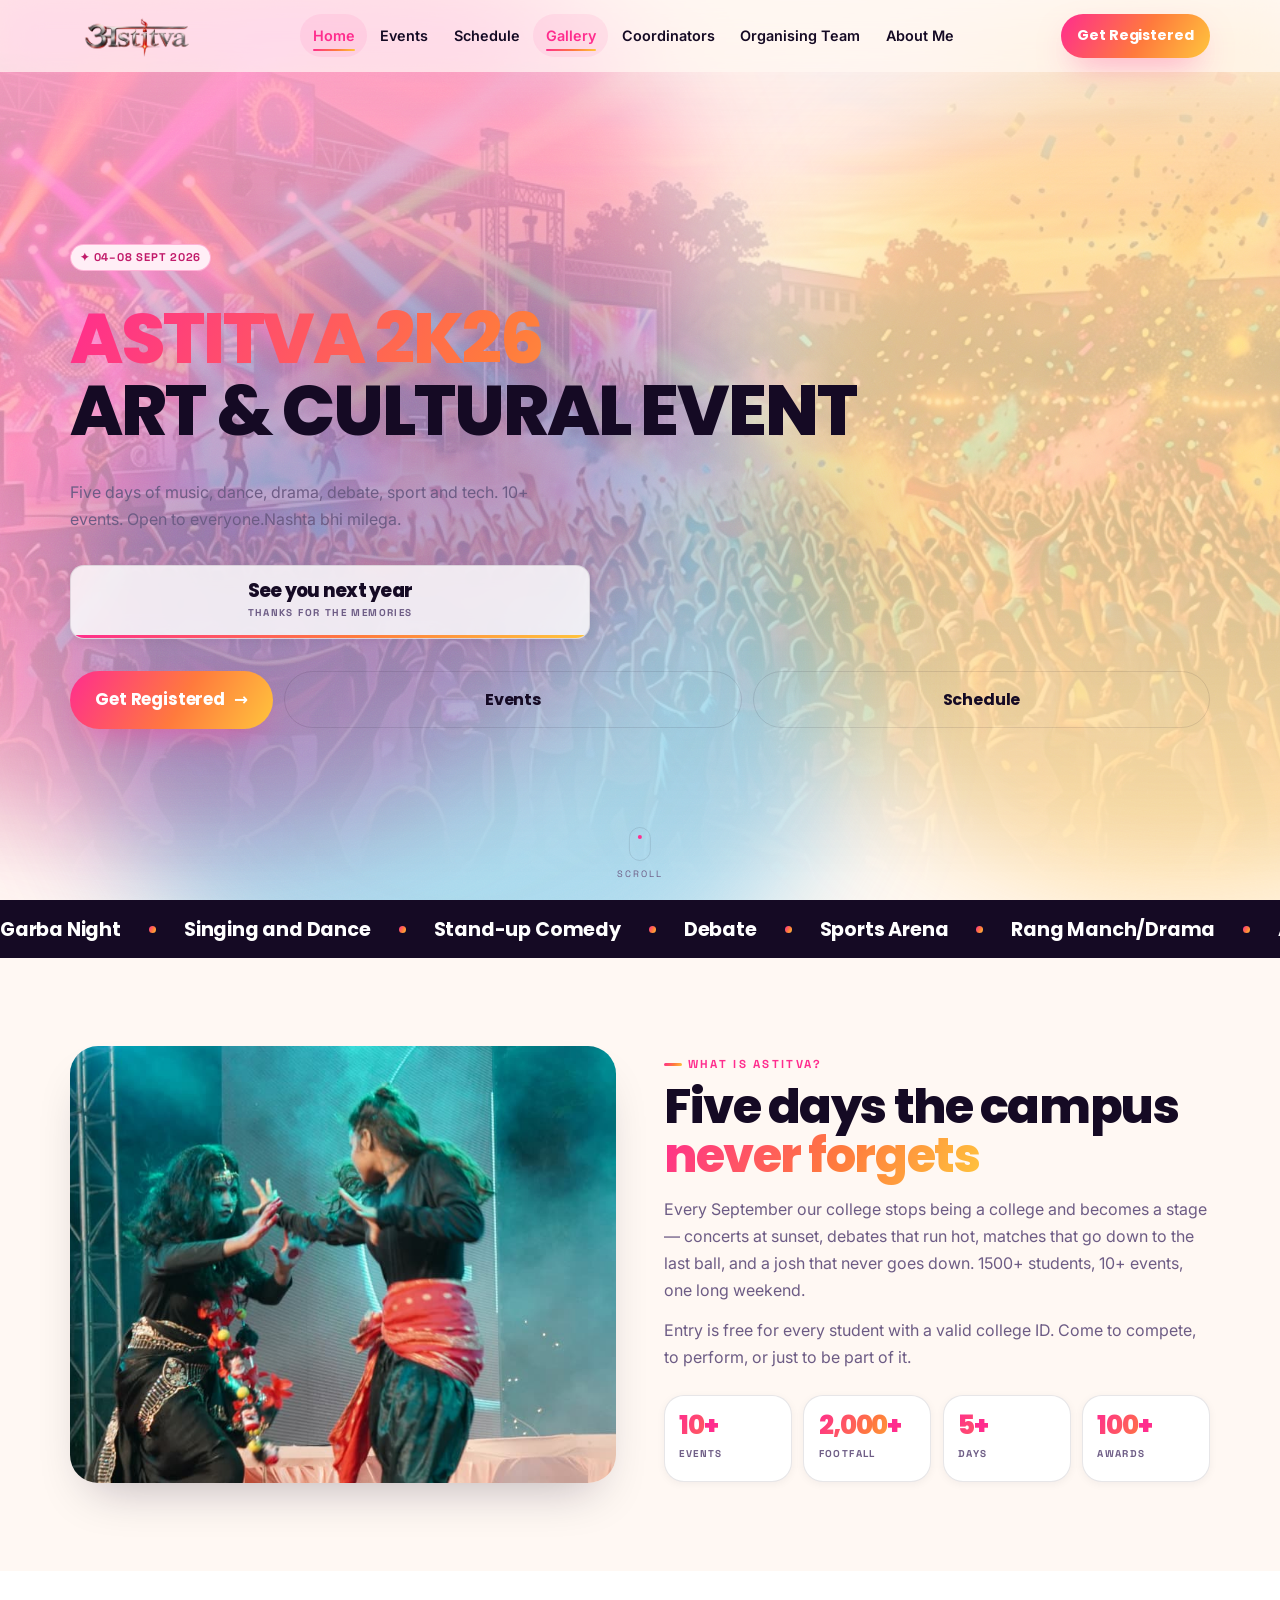
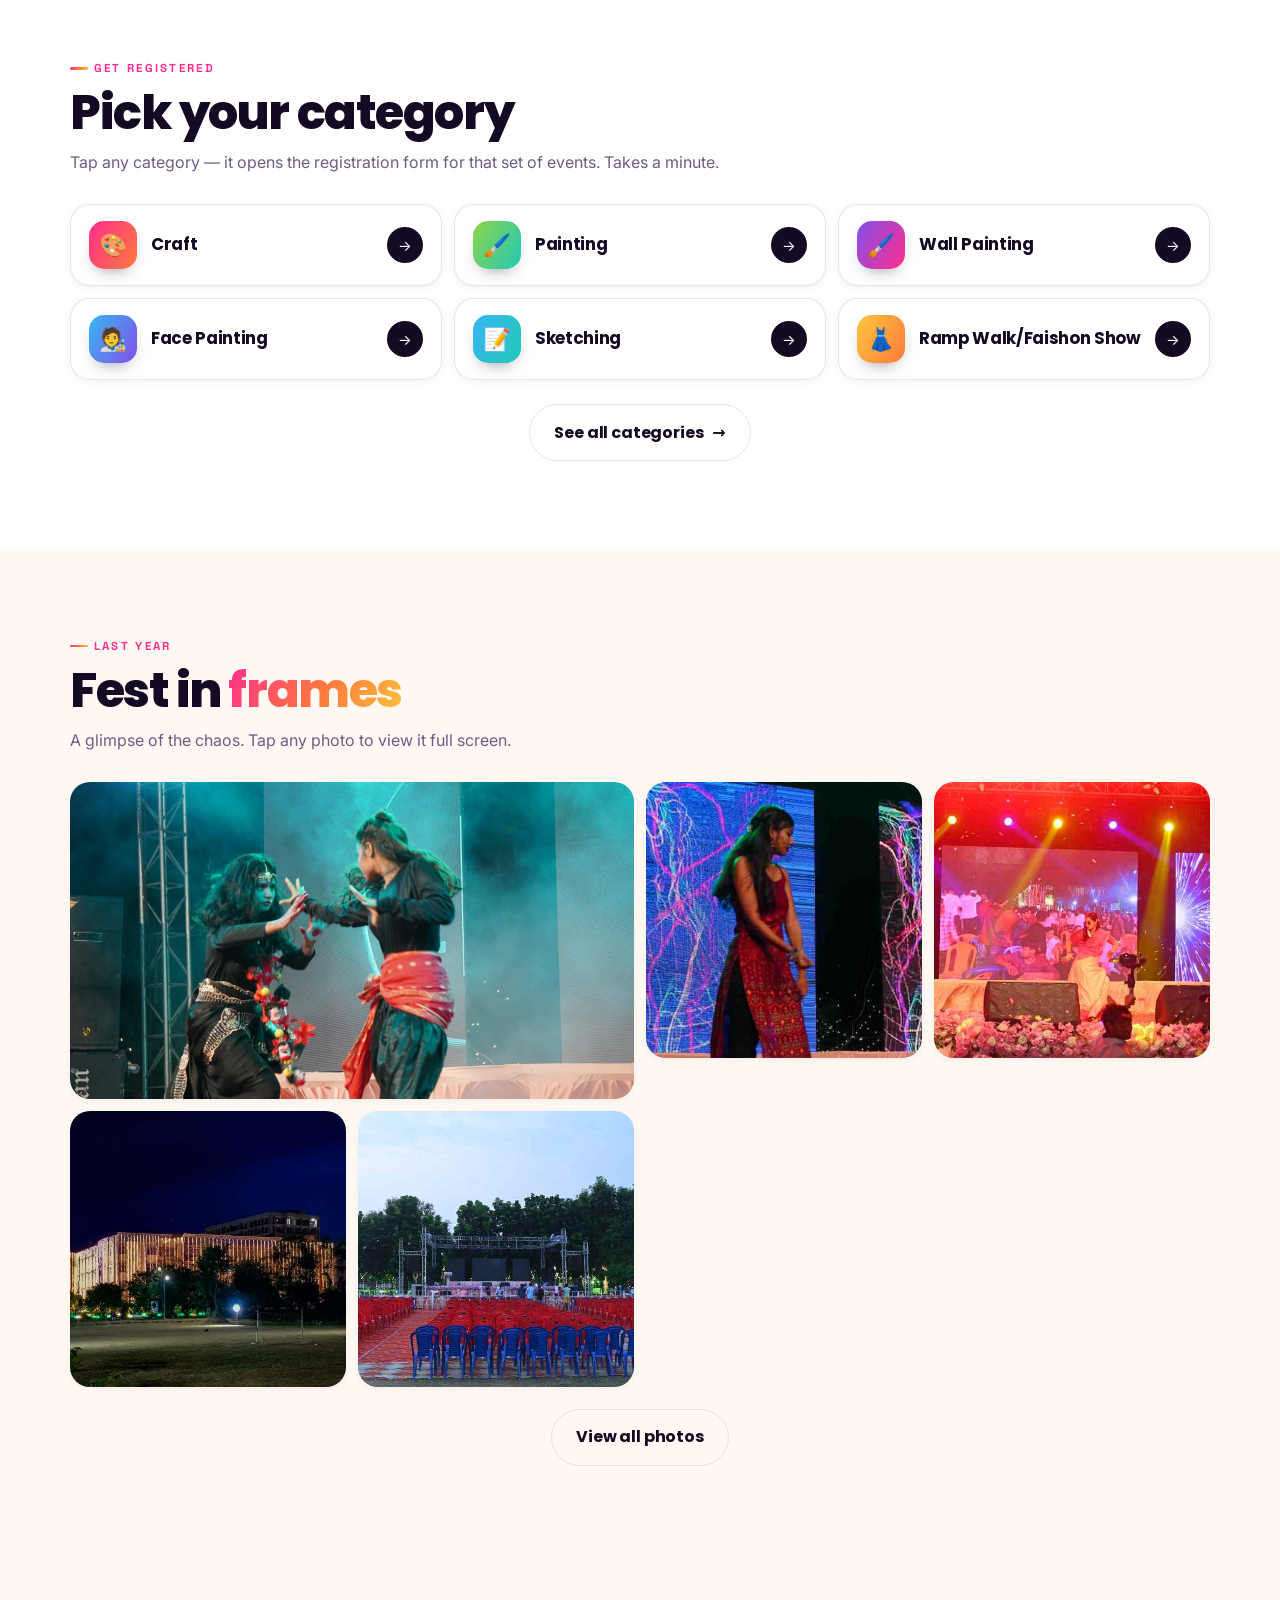
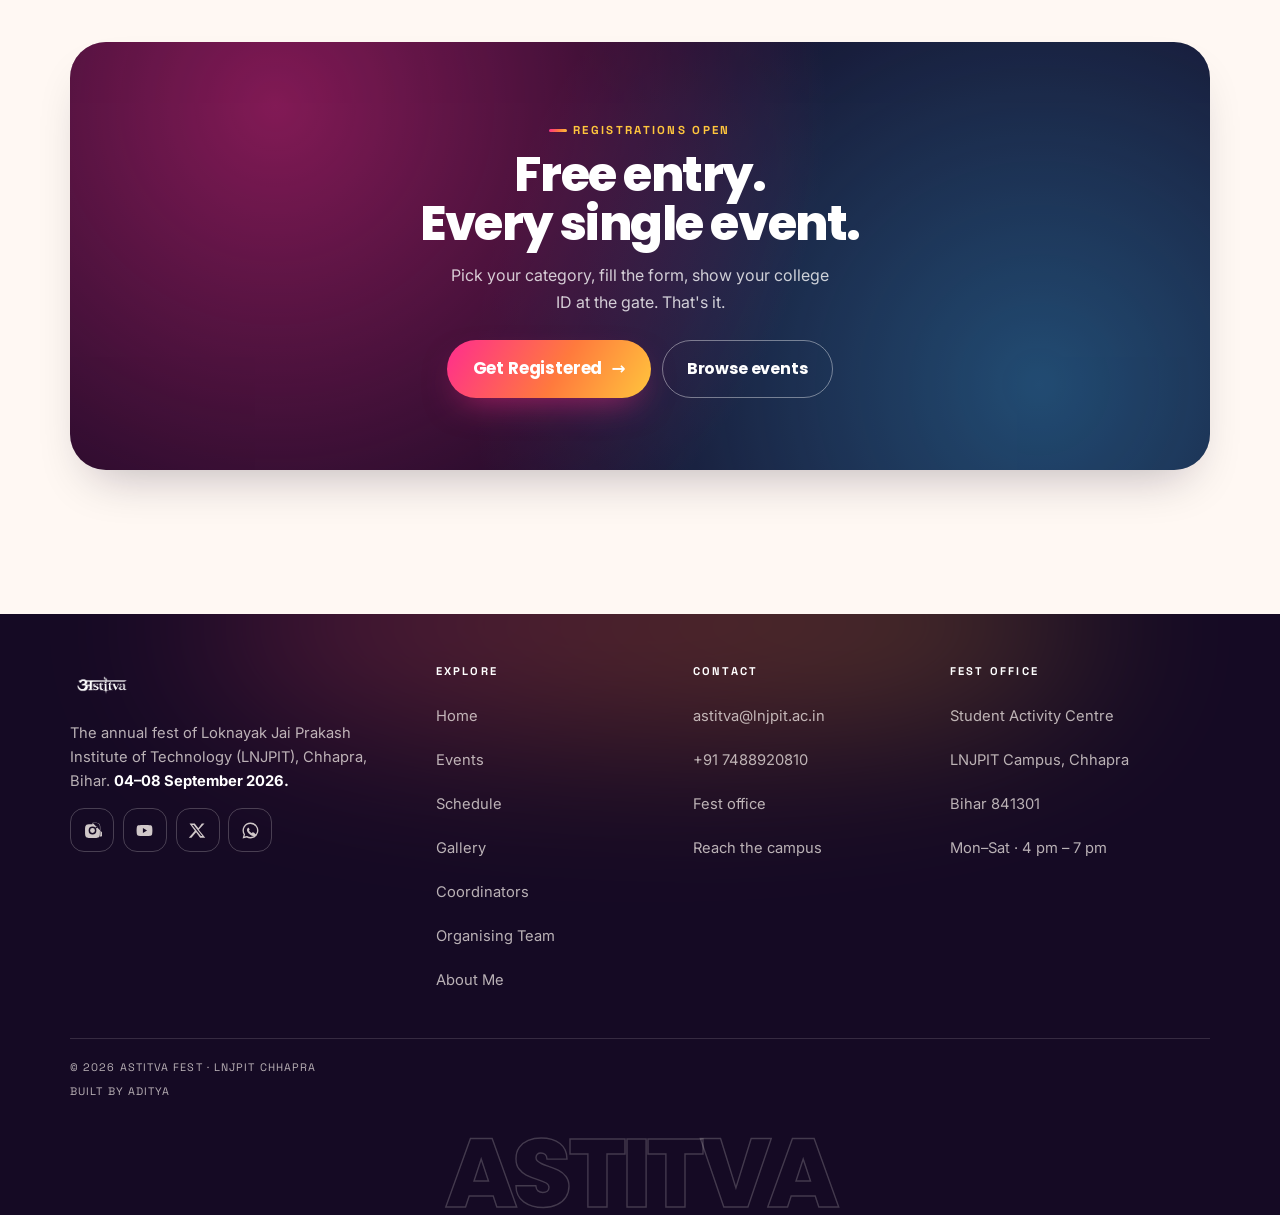
==== fest-site/index.html @ b56d0458 "Final Polished College Fest Site" ====
<!DOCTYPE html>
<html lang="en">
<head>
<meta charset="UTF-8" />
<meta name="viewport" content="width=device-width, initial-scale=1" />
<title>ASTITVA '26 — Annual College Fest · 04–08 Sept 2026</title>
<meta name="description" content="ASTITVA '26 — three days of music, dance, drama, debate, sports and code. 40+ events, open to all colleges. Register free." />
<meta name="theme-color" content="#150a24" />
<meta property="og:title" content="ASTITVA '26 — Annual College Fest" />
<meta property="og:description" content="Three days. 40+ events. One unforgettable weekend." />
<link rel="icon" href="data:image/svg+xml,%3Csvg xmlns='http://www.w3.org/2000/svg' viewBox='0 0 100 100'%3E%3Crect width='100' height='100' rx='24' fill='%23150a24'/%3E%3Ctext x='50' y='68' font-size='56' font-family='sans-serif' font-weight='bold' fill='%23ff2d8e' text-anchor='middle'%3EZ%3C/text%3E%3C/svg%3E" />
<link rel="preconnect" href="https://fonts.googleapis.com" />
<link rel="preconnect" href="https://fonts.gstatic.com" crossorigin />
<link href="https://fonts.googleapis.com/css2?family=Inter:wght@400;500;600;700&family=Poppins:wght@600;700;800&family=Space+Grotesk:wght@500;700&display=swap" rel="stylesheet" />
<link rel="stylesheet" href="assets/css/style.css" />
</head>
<body>

<!-- ================= HEADER ================= -->
<header class="header">
  <div class="header__inner">
    <a href="index.html" class="brand">
      <img class="brand__logo" src="assets/img/festlogo.png" alt="Astitva '26" />
    </a>

    <nav class="nav__links" aria-label="Main">
      <a class="nav__link" href="index.html">Home</a>
      <a class="nav__link" href="events.html">Events</a>
      <a class="nav__link" href="schedule.html">Schedule</a>
      <a class="nav__link" href="index.html#gallery">Gallery</a>
      <a class="nav__link" href="coordinators.html">Coordinators</a>
      <a class="nav__link" href="organising-team.html">Organising Team</a>
      <a class="nav__link" href="about-us.html">About Me</a>
    </nav>

    <div class="nav__cta">
      <a class="btn btn--primary btn--sm" href="register.html">Get Registered</a>
    </div>

    <button class="burger" aria-label="Open menu" aria-expanded="false">
      <span></span><span></span><span></span>
    </button>
  </div>
</header>

<!-- ================= MOBILE DRAWER ================= -->
<div class="drawer">
  <div class="drawer__backdrop"></div>
  <div class="drawer__panel">
    <div class="drawer__head">
      <span class="eyebrow">Menu</span>
      <button class="drawer__close" aria-label="Close menu">✕</button>
    </div>
    <ul class="drawer__links">
      <li><a href="index.html">Home <span class="num"> </span></a></li>
      <li><a href="events.html">Events <span class="num"> </span></a></li>
      <li><a href="schedule.html">Schedule <span class="num"> </span></a></li>
      <li><a href="index.html#gallery">Gallery <span class="num"> </span></a></li>
      <li><a href="coordinators.html">Coordinators <span class="num"> </span></a></li>
      <li><a href="organising-team.html">Organising Team <span class="num"> </span></a></li>
      <li><a href="about-us.html">About Me <span class="num"> </span></a></li>
    </ul>
    <div class="drawer__foot">
      <a class="btn btn--primary btn--block" href="register.html">Get Registered <span class="ic">→</span></a>
      <p class="drawer__note">04–08 Sept 2026 · LNJPIT Campus, Chhapra</p>
    </div>
  </div>
</div>

<main>
<!-- ================= HERO ================= -->
<section class="hero">
  <div class="blob blob--1"></div>
  <div class="blob blob--2"></div>
  <div class="blob blob--3"></div>
  <div class="hero__bg" aria-hidden="true"></div>

  <div class="container hero__inner">
    <span class="chip chip--pink">✦ 04–08 Sept 2026</span>

    <h1 class="display h1 hero__title">
      <!-- <span class="line"><span>FEEL THE</span></span> -->
      <span class="line"><span class="grad-text">ASTITVA 2K26</span></span>
      <span class="line"><span>ART  & CULTURAL EVENT</span></span>
    </h1>

    <p class="lede hero__sub">
      Five days of music, dance, drama, debate, sport and tech.
      10+ events. Open to everyone.Nashta bhi milega.
    </p>

    <!-- countdown -->
    <div class="cd" aria-label="Countdown to the fest">
      <div class="cd__unit" data-count="days"><span class="cd__num">00</span><span class="cd__lbl">Days</span></div>
      <div class="cd__unit" data-count="hours"><span class="cd__num">00</span><span class="cd__lbl">Hours</span></div>
      <div class="cd__unit" data-count="mins"><span class="cd__num">00</span><span class="cd__lbl">Minutes</span></div>
      <div class="cd__unit" data-count="secs"><span class="cd__num">00</span><span class="cd__lbl">Seconds</span></div>
    </div>

    <!-- the important buttons, right on the landing page -->
    <div class="hero__actions">
      <a class="btn btn--primary btn--lg" href="register.html">Get Registered <span class="ic">→</span></a>
      <div class="actions-row">
        <a class="btn btn--ghost" href="events.html">Events</a>
        <a class="btn btn--ghost" href="schedule.html">Schedule</a>
      </div>
    </div>
  </div>

  <div class="scroll-cue" aria-hidden="true"><i></i>Scroll</div>
</section>

<!-- ================= MARQUEE ================= -->
<div class="marquee" aria-hidden="true">
  <div class="marquee__track">
    <div class="marquee__group">
      <span>Garba Night</span><i></i>
      <span>Singing and Dance</span><i></i>
      <span>Stand-up Comedy</span><i></i>
      <span>Debate</span><i></i>
      <span>Sports Arena</span><i></i>
      <span>Rang Manch/Drama</span><i></i>
      <span>Art & Craft</span><i></i>
      <span>DJ Night</span><i></i>
    </div>
  </div>
</div>

<!-- ================= ABOUT ================= -->
<section class="section" id="about">
  <div class="container about">
    <div class="about__img reveal">
      <img src="assets/img/gallery/m1.jpeg" alt="Students celebrating at Astitva fest" loading="lazy" />
    </div>

    <div class="reveal">
      <span class="eyebrow">What is Astitva?</span>
      <h2 class="display h2" style="margin:.6rem 0 .9rem">
        Five days the campus <span class="grad-text">never forgets</span>
      </h2>
      <p class="lede">
        Every September our college stops being a college and becomes a stage —
        concerts at sunset, debates that run hot, matches that go down to the
        last ball, and a josh that never goes down. 1500+ students, 10+
        events, one long weekend.
      </p>
      <p class="lede" style="margin-top:.8rem">
        Entry is free for every student with a valid college ID. Come to compete,
        to perform, or just to be part of it.
      </p>

      <div class="stats">
        <div class="stat"><b data-count-to="10">0</b><span>Events</span></div>
        <div class="stat"><b data-count-to="2000">0</b><span>Footfall</span></div>
        <div class="stat"><b data-count-to="5">0</b><span>Days</span></div>
        <div class="stat"><b data-count-to="100">0</b><span>Awards</span></div>
      </div>
    </div>
  </div>
</section>

<!-- ================= REGISTER BY CATEGORY ================= -->
<section class="section section--alt">
  <div class="container">
    <div class="shead reveal">
      <div class="shead__text">
        <span class="eyebrow">Get registered</span>
        <h2 class="display h2">Pick your category</h2>
        <p class="lede">Tap any category — it opens the registration form for that set of events. Takes a minute.</p>
      </div>
    </div>

    <div class="reggrid">
      <a class="regbtn reveal" href="https://docs.google.com/forms/d/e/YOUR-FORM-ID/viewform" data-form="cultural">
        <span class="regbtn__icon" style="background:linear-gradient(120deg,#ff2d8e,#ff7a3d)">🎨</span>
        <span class="regbtn__text"><strong>Craft</strong><small></small></span>
        <span class="regbtn__go">→</span>
      </a>

      <a class="regbtn reveal" href="https://docs.google.com/forms/d/e/YOUR-FORM-ID/viewform" data-form="sports">
        <span class="regbtn__icon" style="background:linear-gradient(120deg,#8fd44a,#22c9b6)">🖌️</span>
        <span class="regbtn__text"><strong>Painting</strong><small></small></span>
        <span class="regbtn__go">→</span>
      </a>

      <a class="regbtn reveal" href="https://docs.google.com/forms/d/e/YOUR-FORM-ID/viewform" data-form="debate">
        <span class="regbtn__icon" style="background:linear-gradient(120deg,#8250e8,#ff2d8e)">🖌️</span>
        <span class="regbtn__text"><strong>Wall Painting</strong><small></small></span>
        <span class="regbtn__go">→</span>
      </a>

      <a class="regbtn reveal" href="https://docs.google.com/forms/d/e/YOUR-FORM-ID/viewform" data-form="esports">
        <span class="regbtn__icon" style="background:linear-gradient(120deg,#37b6f2,#8250e8)">🧑‍🎨</span>
        <span class="regbtn__text"><strong>Face Painting</strong><small></small></span>
        <span class="regbtn__go">→</span>
      </a>

      <a class="regbtn reveal" href="https://docs.google.com/forms/d/e/YOUR-FORM-ID/viewform" data-form="technical">
        <span class="regbtn__icon" style="background:linear-gradient(120deg,#37b6f2,#22c9b6)">📝</span>
        <span class="regbtn__text"><strong>Sketching</strong><small></small></span>
        <span class="regbtn__go">→</span>
      </a>

      <a class="regbtn reveal" href="https://docs.google.com/forms/d/e/YOUR-FORM-ID/viewform" data-form="literary">
        <span class="regbtn__icon" style="background:linear-gradient(120deg,#ffc53d,#ff7a3d)">👗</span>
        <span class="regbtn__text"><strong>Ramp Walk/Faishon Show</strong><small></small></span>
        <span class="regbtn__go">→</span>
      </a>
    </div>

    <div class="reveal" style="margin-top:1.5rem;text-align:center">
      <a class="btn btn--ghost" href="register.html">See all categories <span class="ic">→</span></a>
    </div>
  </div>
</section>

<!-- ================= GALLERY ================= -->
<section class="section" id="gallery">
  <div class="container">
    <div class="shead reveal">
      <div class="shead__text">
        <span class="eyebrow">Last year</span>
        <h2 class="display h2">Fest in <span class="grad-text">frames</span></h2>
        <p class="lede">A glimpse of the chaos. Tap any photo to view it full screen.</p>
      </div>
    </div>

    <div class="gallery__grid">
      <figure class="gitem gitem--wide reveal" data-cap="Event moment">
        <img src="assets/img/gallery/m1.jpeg" alt="Gallery image" loading="lazy" />
        <figcaption class="gitem__cap">Moment 1</figcaption>
      </figure>
      <figure class="gitem reveal" data-cap="Event moment">
        <img src="assets/img/gallery/m2.jpeg" alt="Gallery image" loading="lazy" />
        <figcaption class="gitem__cap">Moment 2</figcaption>
      </figure>
      <figure class="gitem reveal" data-cap="Event moment">
        <img src="assets/img/gallery/m3.jpeg" alt="Gallery image" loading="lazy" />
        <figcaption class="gitem__cap">Moment 3</figcaption>
      </figure>
      <figure class="gitem reveal" data-cap="Event moment">
        <img src="assets/img/gallery/m4.jpeg" alt="Gallery image" loading="lazy" />
        <figcaption class="gitem__cap">Moment 4</figcaption>
      </figure>
      <figure class="gitem reveal" data-cap="Event moment">
        <img src="assets/img/gallery/m5.jpeg" alt="Gallery image" loading="lazy" />
        <figcaption class="gitem__cap">Moment 5</figcaption>
      </figure>

      <!-- more photos sit here — hidden until "View all" is tapped -->
      <figure class="gitem reveal is-hidden" data-cap="Event moment">
        <img src="assets/img/gallery/m6.jpg" alt="Gallery image" loading="lazy" />
        <figcaption class="gitem__cap">Moment 6</figcaption>
      </figure>
      <figure class="gitem reveal is-hidden" data-cap="Event moment">
        <img src="assets/img/gallery/m7.jpg" alt="Gallery image" loading="lazy" />
        <figcaption class="gitem__cap">Moment 7</figcaption>
      </figure>
      <figure class="gitem reveal is-hidden" data-cap="Event moment">
        <img src="assets/img/gallery/m8.jpg" alt="Gallery image" loading="lazy" />
        <figcaption class="gitem__cap">Moment 8</figcaption>
      </figure>
      <figure class="gitem reveal is-hidden" data-cap="Event moment">
        <img src="assets/img/gallery/m9.jpeg" alt="Gallery image" loading="lazy" />
        <figcaption class="gitem__cap">Moment 9</figcaption>
      </figure>
      <!-- ADD MORE: copy any <figure class="gitem ..."> block above and
           change the image path. Add class "is-hidden" to keep it behind
           the "View all photos" button — the grid handles 30+ images. -->
    </div>

    <div class="gallery__more reveal">
      <button class="btn btn--ghost" type="button">View all photos</button>
    </div>
  </div>
</section>

<!-- ================= CTA ================= -->
<section class="section section--tight">
  <div class="container">
    <div class="cta-band reveal">
      <span class="eyebrow" style="color:var(--sun)">Registrations open</span>
      <h2 class="display h2" style="margin:.7rem 0 .8rem">Free entry.<br>Every single event.</h2>
      <p class="lede">Pick your category, fill the form, show your college ID at the gate. That's it.</p>
      <div class="actions">
        <a class="btn btn--primary btn--lg" href="register.html">Get Registered <span class="ic">→</span></a>
        <a class="btn btn--ghost" href="events.html">Browse events</a>
      </div>
    </div>
  </div>
</section>
</main>

<!-- ================= FOOTER ================= -->
<footer class="footer">
  <div class="container">
    <div class="footer__grid">
      <div class="footer__brand">
        <a href="index.html" class="brand">
          <img class="brand__logo" src="assets/img/festlogo.png" alt="Astitva '26" />
        </a>
        <p>The annual fest of Loknayak Jai Prakash Institute of Technology (LNJPIT), Chhapra, Bihar. <strong style="color:#fff">04–08 September 2026.</strong></p>
        <div class="socials">
          <a href="#" aria-label="Instagram"><svg viewBox="0 0 24 24"><path d="M12 2.2c3.2 0 3.6 0 4.9.07 1.2.05 1.8.25 2.2.42.6.22 1 .48 1.4.9.42.42.68.82.9 1.4.17.4.37 1 .42 2.2.06 1.3.07 1.7.07 4.9s0 3.6-.07 4.9c-.05 1.2-.25 1.8-.42 2.2-.22.6-.48 1-.9 1.4-.42.42-.68.82-.9 1.4-.17.4-.37 1-.42 2.2-.06 1.3-.07 1.7-.07 4.9s0-3.6.07-4.9c.05-1.2.25-1.8.42-2.2.22-.6.48-1 .9-1.4.42-.42.82-.68 1.4-.9.4-.17 1-.37 2.2-.42 1.3-.06 1.7-.07 4.9-.07Zm0 1.8c-3.1 0-3.5 0-4.7.07-1.1.05-1.7.24-2.1.4-.5.2-.9.44-1.3.83-.4.4-.63.8-.83 1.3-.16.4-.35 1-.4 2.1C2.6 8.5 2.6 8.9 2.6 12s0 3.5.07 4.7c.05 1.1.24 1.7.4 2.1.2.5.44.9.83 1.3.4.4.8.63 1.3.83.4.16 1 .35 2.1.4 1.2.07 1.6.07 4.7.07s3.5 0 4.7-.07c1.1-.05 1.7-.24 2.1-.4.5-.2.9-.44 1.3-.83.4-.4.63-.8.83-1.3.16-.4.35-1 .4-2.1.07-1.2.07-1.6.07-4.7s0-3.5-.07-4.7c-.05-1.1-.24-1.7-.4-2.1-.2-.5-.44-.9-.83-1.3-.4-.4-.8-.63-1.3-.83-.4-.16-1-.35-2.1-.4-1.2-.07-1.6-.07-4.7-.07Zm0 3.1a4.9 4.9 0 1 1 0 9.8 4.9 4.9 0 0 1 0-9.8Zm0 1.8a3.1 3.1 0 1 0 0 6.2 3.1 3.1 0 0 0 0-6.2Zm5.1-2a1.15 1.15 0 1 1 0 2.3 1.15 1.15 0 0 1 0-2.3Z"/></svg></a>
          <a href="#" aria-label="YouTube"><svg viewBox="0 0 24 24"><path d="M21.6 7.2c-.2-.9-.9-1.6-1.8-1.8C18 5 12 5 12 5s-6 0-7.8.4c-.9.2-1.6.9-1.8 1.8C2 9 2 12 2 12s0 3 .4 4.8c.2.9.9 1.6 1.8 1.8C6 19 12 19 12 19s6 0 7.8-.4c.9-.2 1.6-.9 1.8-1.8.4-1.8.4-4.8.4-4.8s0-3-.4-4.8ZM10 15.2V8.8l5.2 3.2-5.2 3.2Z"/></svg></a>
          <a href="#" aria-label="X"><svg viewBox="0 0 24 24"><path d="M17.5 3h3.3l-7.2 8.2L21.8 21h-6.5l-5.1-6.7L4.3 21H1l7.7-8.8L1.9 3h6.6l4.6 6.1L17.5 3Zm-1.2 16h1.8L7.1 4.9H5.2L16.3 19Z"/></svg></a>
          <a href="#" aria-label="WhatsApp"><svg viewBox="0 0 24 24"><path d="M12 2a10 10 0 0 0-8.6 15.1L2 22l5-1.3A10 10 0 1 0 12 2Zm0 1.8a8.2 8.2 0 1 1-4.2 15.2l-.4-.2-3 .8.8-2.9-.3-.4A8.2 8.2 0 0 1 12 3.8Zm4.6 11.1c-.2-.1-1.3-.6-1.5-.7-.2-.1-.4-.1-.5.1l-.7.9c-.1.2-.3.2-.5.1a6.7 6.7 0 0 1-3.3-2.9c-.1-.3 0-.4.1-.5l.6-.8c.1-.2.1-.3 0-.5l-.7-1.6c-.2-.4-.4-.4-.5-.4h-.5c-.2 0-.5.1-.7.4-.3.3-.9 1-.9 2.3s1 2.7 1.1 2.9c.1.2 1.8 2.9 4.5 4 2 .8 2.7.8 3.5.7.6-.1 1.3-.6 1.5-1.2.2-.6.2-1.1.1-1.2-.1-.1-.2-.2-.4-.3Z"/></svg></a>
        </div>
      </div>

      <div>
        <h4>Explore</h4>
        <ul>
          <li><a href="index.html">Home</a></li>
          <li><a href="events.html">Events</a></li>
          <li><a href="schedule.html">Schedule</a></li>
          <li><a href="index.html#gallery">Gallery</a></li>
          <li><a href="coordinators.html">Coordinators</a></li>
          <li><a href="organising-team.html">Organising Team</a></li>
          <li><a href="about-us.html">About Me</a></li>
        </ul>
      </div>

      <div>
        <h4>Contact</h4>
        <ul>
          <li><a href="mailto:astitva@lnjpit.ac.in">astitva@lnjpit.ac.in</a></li>
          <li><a href="tel:+911234567890">+91 7488920810</a></li>
          <li><a href="register.html#contact">Fest office</a></li>
          <li><a href="about-us.html#contact">Reach the campus</a></li>
        </ul>
      </div>

      <div>
        <h4>Fest office</h4>
        <ul>
          <li>Student Activity Centre</li>
          <li>LNJPIT Campus, Chhapra</li>
          <li>Bihar 841301</li>
          <li>Mon–Sat · 4 pm – 7 pm</li>
        </ul>
      </div>
    </div>

    <div class="footer__bottom">
      <span>© 2026 Astitva Fest · LNJPIT Chhapra</span>
      <span>Built by Aditya</span>
    </div>
    <div class="footer__wordmark" aria-hidden="true">ASTITVA</div>
  </div>
</footer>

<!-- ================= MOBILE ACTION BAR ================= -->
<div class="actionbar">
  <div class="actionbar__inner">
    <a class="btn btn--primary" href="register.html">Get Registered</a>
    <a class="btn btn--ghost" href="schedule.html">Schedule</a>
  </div>
</div>

<!-- ================= LIGHTBOX ================= -->
<div class="lightbox" aria-hidden="true">
  <span class="lightbox__count"></span>
  <button class="lightbox__close" aria-label="Close image">✕</button>
  <button class="lightbox__btn lightbox__btn--prev" aria-label="Previous image">‹</button>
  <img class="lightbox__img" src="" alt="" />
  <button class="lightbox__btn lightbox__btn--next" aria-label="Next image">›</button>
  <span class="lightbox__cap"></span>
</div>

<script src="assets/js/main.js"></script>
</body>
</html>
---- fest-site/assets/css/style.css ----
/* ============================================================
   ZEPHYR '26 — Mobile-first design system
   Base styles = phone. Bigger screens are added with min-width.
   ============================================================ */

/* ---------- 1. Tokens ---------- */
:root{
  /* colour */
  --ink:#150a24;
  --ink-2:#3d2a56;
  --muted:#6d5c85;
  --line:rgba(21,10,36,.10);
  --paper:#fff8f3;
  --card:#ffffff;

  --pink:#ff2d8e;
  --coral:#ff7a3d;
  --sun:#ffc53d;
  --lime:#8fd44a;
  --mint:#22c9b6;
  --sky:#37b6f2;
  --violet:#8250e8;

  --grad:linear-gradient(120deg,#ff2d8e 0%,#ff7a3d 55%,#ffc53d 100%);
  --grad-cool:linear-gradient(120deg,#8250e8 0%,#37b6f2 100%);
  --grad-mint:linear-gradient(120deg,#8fd44a 0%,#22c9b6 100%);

  /* shape */
  --r-xs:10px;
  --r-sm:14px;
  --r-md:20px;
  --r-lg:28px;
  --r-xl:36px;

  /* depth — soft & classy, not chunky */
  --sh-1:0 2px 8px rgba(21,10,36,.05);
  --sh-2:0 10px 26px -12px rgba(21,10,36,.18);
  --sh-3:0 24px 50px -22px rgba(21,10,36,.30);
  --sh-glow:0 14px 34px -12px rgba(255,45,142,.55);

  --nav-h:64px;
  --bar-h:74px;                 /* mobile sticky action bar */
  --ease:cubic-bezier(.22,1,.36,1);
  --ease-back:cubic-bezier(.34,1.5,.64,1);

  --f-display:"Poppins","Plus Jakarta Sans",system-ui,-apple-system,"Segoe UI",sans-serif;
  --f-body:"Inter",system-ui,-apple-system,"Segoe UI",Roboto,sans-serif;
  --f-mono:"Space Grotesk","SFMono-Regular",ui-monospace,monospace;

  --safe-b:env(safe-area-inset-bottom,0px);
}

/* ---------- 2. Reset ---------- */
*,*::before,*::after{box-sizing:border-box}
*{margin:0;padding:0}
html{-webkit-text-size-adjust:100%;scroll-behavior:smooth}
body{
  font-family:var(--f-body);
  background:var(--paper);
  color:var(--ink);
  font-size:1rem;
  line-height:1.62;
  overflow-x:hidden;
  -webkit-font-smoothing:antialiased;
  /* room for the mobile action bar */
  padding-bottom:calc(var(--bar-h) + var(--safe-b));
}
body.nav-open{overflow:hidden}
img{display:block;max-width:100%;height:auto}
button,input,select,textarea{font:inherit;color:inherit}
a{color:inherit;text-decoration:none}
ul{list-style:none}
::selection{background:var(--pink);color:#fff}
:focus-visible{outline:3px solid var(--sky);outline-offset:3px;border-radius:8px}

/* ---------- 3. Layout ---------- */
.container{width:min(1140px,100% - 2.5rem);margin-inline:auto}
.section{padding:3.75rem 0;position:relative}
.section--tight{padding:2.5rem 0}
.section--alt{background:#fff}
.section--cream{background:var(--paper)}
[id]{scroll-margin-top:calc(var(--nav-h) + 1rem)}
.grid{display:grid;gap:1rem}

/* ---------- 4. Typography ---------- */
.display{
  font-family:var(--f-display);
  font-weight:800;
  line-height:1.02;
  letter-spacing:-.03em;
  text-wrap:balance;
}
.h1{font-size:clamp(2.5rem,11.5vw,3.4rem)}
.h2{font-size:clamp(1.75rem,7.5vw,2.4rem)}
h3{font-family:var(--f-display);font-weight:700;font-size:1.15rem;letter-spacing:-.02em;line-height:1.3}

.eyebrow{
  font-family:var(--f-mono);
  font-size:.72rem;font-weight:700;
  letter-spacing:.2em;text-transform:uppercase;
  color:var(--pink);
  display:inline-flex;align-items:center;gap:.5em;
}
.eyebrow::before{content:"";width:18px;height:2.5px;border-radius:9px;background:var(--grad)}
.lede{color:var(--muted);font-size:1rem;line-height:1.7}
.grad-text{
  background:var(--grad);-webkit-background-clip:text;background-clip:text;color:transparent;
}
.shead{margin-bottom:1.75rem}
.shead__text{display:grid;gap:.7rem}

/* ---------- 5. Buttons ---------- */
.btn{
  position:relative;isolation:isolate;overflow:hidden;
  display:inline-flex;align-items:center;justify-content:center;gap:.55em;
  min-height:52px;padding:.9em 1.5em;
  border:0;border-radius:99px;
  font-family:var(--f-display);font-weight:700;font-size:1rem;letter-spacing:-.01em;
  background:var(--ink);color:#fff;cursor:pointer;
  box-shadow:var(--sh-2);
  transition:transform .35s var(--ease),box-shadow .35s var(--ease);
  -webkit-tap-highlight-color:transparent;
}
.btn::after{
  content:"";position:absolute;inset:0;z-index:-1;background:var(--grad);
  transform:translateY(101%);transition:transform .45s var(--ease);
}
.btn:hover::after,.btn:active::after{transform:translateY(0)}
.btn:hover{transform:translateY(-2px);box-shadow:var(--sh-3)}
.btn:active{transform:scale(.97)}
.btn--primary{background:var(--grad);color:#fff;box-shadow:var(--sh-glow)}
.btn--primary::after{background:linear-gradient(120deg,#ff7a3d,#ff2d8e)}
.btn--ghost{background:transparent;color:var(--ink);border:1.6px solid var(--line);box-shadow:none}
.btn--ghost::after{background:var(--grad)}
.btn--ghost:hover,.btn--ghost:active{color:#fff;border-color:transparent}
.btn--sun{background:var(--sun);color:var(--ink)}
.btn--block{width:100%}
.btn--sm{min-height:44px;padding:.7em 1.15em;font-size:.9rem}
.btn--lg{min-height:58px;font-size:1.05rem}
.btn .ic{transition:transform .35s var(--ease)}
.btn:hover .ic{transform:translateX(3px)}

/* ---------- 6. Chips ---------- */
.chip{
  display:inline-flex;align-items:center;gap:.4em;
  padding:.34em .8em;border-radius:99px;
  border:1.4px solid var(--line);background:#fff;
  font-family:var(--f-mono);font-size:.7rem;font-weight:700;
  letter-spacing:.07em;text-transform:uppercase;color:var(--ink-2);
}
.chip--pink{border-color:rgba(255,45,142,.3);background:#ffeef6;color:#c11a6a}
.chip--sun{border-color:rgba(255,197,61,.4);background:#fff5da;color:#8a6100}
.chip--lime{border-color:rgba(143,212,74,.4);background:#f0fadb;color:#4c7a15}
.chip--sky{border-color:rgba(55,182,242,.35);background:#e6f5fe;color:#106b96}

/* ---------- 7. Header + nav ---------- */
.header{
  position:fixed;top:0;left:0;right:0;z-index:120;
  height:var(--nav-h);
  display:flex;align-items:center;
  background:rgba(255,248,243,.72);
  -webkit-backdrop-filter:blur(18px) saturate(180%);
  backdrop-filter:blur(18px) saturate(180%);
  border-bottom:1px solid transparent;
  transition:background .35s var(--ease),border-color .35s var(--ease),box-shadow .35s;
}
.header.scrolled{
  background:rgba(255,248,243,.92);
  border-bottom-color:var(--line);
  box-shadow:0 6px 20px -14px rgba(21,10,36,.4);
}
.header__inner{
  width:min(1140px,100% - 2.5rem);margin-inline:auto;
  display:flex;align-items:center;justify-content:space-between;gap:1rem;
}
.brand{display:flex;align-items:center;gap:.55rem;min-height:44px;font-family:var(--f-display);font-weight:800;letter-spacing:-.04em;font-size:1.1rem}
.brand__logo{
  display:block;height:96px;width:auto;max-width:min(104vw,460px);
  object-fit:contain;object-position:left center;flex:0 0 auto;
  transition:transform .7s var(--ease-back);
}
.brand{animation:logoIn .9s var(--ease-back) both .05s}
@keyframes logoIn{from{opacity:0;transform:translateY(-10px) scale(.92)}to{opacity:1;transform:none}}
.brand:hover .brand__logo{transform:scale(1.06) rotate(-1.5deg)}
.footer .brand__logo{filter:brightness(0) invert(1);height:46px;max-width:100%}
.footer .brand:hover .brand__logo{filter:brightness(0) invert(1) drop-shadow(0 0 12px rgba(255,197,61,.55))}
.brand small{font-family:var(--f-mono);font-size:.58rem;letter-spacing:.2em;color:var(--muted);align-self:flex-end;margin-bottom:3px}

.nav__links{display:none}
.nav__cta{display:none}

/* burger */
.burger{
  width:46px;height:46px;border-radius:14px;
  border:1.5px solid var(--line);background:rgba(255,255,255,.7);
  display:grid;place-content:center;gap:5px;cursor:pointer;
  -webkit-tap-highlight-color:transparent;
  transition:background .3s,transform .3s var(--ease);
}
.burger:active{transform:scale(.94)}
.burger span{
  display:block;width:19px;height:2.2px;border-radius:9px;background:var(--ink);
  transition:transform .45s var(--ease),opacity .3s var(--ease),width .3s var(--ease);
}
.burger.open span:nth-child(1){transform:translateY(7.2px) rotate(45deg)}
.burger.open span:nth-child(2){opacity:0;transform:scaleX(.2)}
.burger.open span:nth-child(3){transform:translateY(-7.2px) rotate(-45deg)}

/* ---------- 8. Mobile drawer ---------- */
.drawer{position:fixed;inset:0;z-index:200;pointer-events:none}
.drawer__backdrop{
  position:absolute;inset:0;
  background:rgba(21,10,36,.42);
  -webkit-backdrop-filter:blur(4px);backdrop-filter:blur(4px);
  opacity:0;transition:opacity .45s var(--ease);
}
.drawer__panel{
  position:absolute;top:0;right:0;bottom:0;
  width:min(84vw,360px);
  background:var(--paper);
  box-shadow:-20px 0 60px -30px rgba(21,10,36,.7);
  padding:calc(1.25rem + env(safe-area-inset-top,0px)) 1.25rem 1.75rem;
  display:flex;flex-direction:column;gap:1.5rem;
  transform:translateX(102%);
  transition:transform .55s var(--ease);
  overflow-y:auto;
}
.drawer.open{pointer-events:auto}
.drawer.open .drawer__backdrop{opacity:1}
.drawer.open .drawer__panel{transform:translateX(0)}
.drawer__head{display:flex;align-items:center;justify-content:space-between}
.drawer__close{
  width:42px;height:42px;border-radius:12px;border:1.5px solid var(--line);
  background:#fff;display:grid;place-items:center;cursor:pointer;font-size:1.1rem;
  transition:transform .3s var(--ease-back),background .3s;
}
.drawer__close:active{transform:scale(.9)}
.drawer__links{display:grid;gap:.25rem}
.drawer__links a{
  display:flex;align-items:center;justify-content:space-between;
  padding:.95rem 1rem;border-radius:var(--r-sm);
  font-family:var(--f-display);font-weight:700;font-size:clamp(1.05rem,5vw,1.3rem);letter-spacing:-.02em;
  opacity:0;transform:translateX(26px);
  transition:opacity .45s var(--ease),transform .55s var(--ease),background .3s,color .3s;
}
.drawer.open .drawer__links a{opacity:1;transform:none}
.drawer__links a:active{background:#fff}
.drawer__links a.active{color:var(--orange);background:#fff}
.drawer__links .num{font-family:var(--f-mono);font-size:.7rem;color:var(--muted);letter-spacing:.1em}
.drawer__links li:nth-child(1) a{transition-delay:.10s}
.drawer__links li:nth-child(2) a{transition-delay:.16s}
.drawer__links li:nth-child(3) a{transition-delay:.22s}
.drawer__links li:nth-child(4) a{transition-delay:.28s}
.drawer__links li:nth-child(5) a{transition-delay:.34s}
.drawer__links li:nth-child(6) a{transition-delay:.40s}
.drawer__links li:nth-child(7) a{transition-delay:.46s}
.drawer__foot{margin-top:auto;display:grid;gap:.85rem}
.drawer__note{font-size:.8rem;color:var(--muted);text-align:center}

/* ---------- 9. Hero ---------- */
.hero{
  position:relative;isolation:isolate;overflow:hidden;
  min-height:100svh;
  display:flex;align-items:center;
  padding:calc(var(--nav-h) + 2rem) 0 3rem;
  background:var(--paper);
}
.hero__bg{
  position:absolute;inset:0;z-index:-2;
  background:url("../img/hero.jpg") center 40%/cover no-repeat;
  opacity:.16;
  transform:scale(1.06);
  -webkit-mask-image:linear-gradient(180deg,transparent,#000 25%,#000 60%,transparent 96%);
  mask-image:linear-gradient(180deg,transparent,#000 25%,#000 60%,transparent 96%);
}
.blob{position:absolute;border-radius:50%;filter:blur(60px);opacity:.42;z-index:-3;mix-blend-mode:multiply;pointer-events:none}
.blob--1{width:78vw;height:78vw;background:var(--pink);top:-18%;left:-24%;animation:float1 20s ease-in-out infinite}
.blob--2{width:66vw;height:66vw;background:var(--sun);top:6%;right:-26%;animation:float2 24s ease-in-out infinite}
.blob--3{width:60vw;height:60vw;background:var(--sky);bottom:-16%;left:6%;animation:float3 28s ease-in-out infinite}
@keyframes float1{50%{transform:translate3d(8vw,6vh,0) scale(1.15)}}
@keyframes float2{50%{transform:translate3d(-8vw,7vh,0) scale(.85)}}
@keyframes float3{50%{transform:translate3d(6vw,-6vh,0) scale(1.12)}}
.hero::after{
  content:"";position:absolute;inset:0;z-index:-1;pointer-events:none;opacity:.22;mix-blend-mode:overlay;
  background-image:url("data:image/svg+xml,%3Csvg xmlns='http://www.w3.org/2000/svg' width='140' height='140'%3E%3Cfilter id='n'%3E%3CfeTurbulence type='fractalNoise' baseFrequency='.85' numOctaves='3'/%3E%3C/filter%3E%3Crect width='140' height='140' filter='url(%23n)' opacity='.5'/%3E%3C/svg%3E");
}
.hero__inner{display:grid;gap:1.35rem;justify-items:start}
.hero__title{position:relative}
.hero__title .line{display:block;overflow:hidden}
.hero__title .line > span{display:block;transform:translateY(108%);animation:riseIn .95s var(--ease) forwards}
.hero__title .line:nth-child(2) > span{animation-delay:.09s}
.hero__title .line:nth-child(3) > span{animation-delay:.18s}
@keyframes riseIn{to{transform:translateY(0)}}
.hero__sub{max-width:34ch}

/* countdown */
.cd{display:grid;grid-template-columns:repeat(4,1fr);gap:.5rem;width:100%}
.cd__unit{
  position:relative;overflow:hidden;
  padding:.7rem .25rem .55rem;text-align:center;
  background:rgba(255,255,255,.82);
  -webkit-backdrop-filter:blur(10px);backdrop-filter:blur(10px);
  border:1.4px solid var(--line);border-radius:var(--r-sm);
  box-shadow:var(--sh-1);
}
.cd__unit::after{content:"";position:absolute;left:0;right:0;bottom:0;height:3px;background:var(--grad)}
.cd__num{
  display:block;font-family:var(--f-display);font-weight:800;
  font-size:1.55rem;line-height:1;letter-spacing:-.04em;font-variant-numeric:tabular-nums;
}
.cd__num.tick{animation:tick .55s var(--ease-back)}
@keyframes tick{0%{transform:translateY(-45%) scale(.8);opacity:0}100%{transform:none;opacity:1}}
.cd__lbl{
  display:block;font-family:var(--f-mono);font-size:.56rem;font-weight:700;
  letter-spacing:.14em;text-transform:uppercase;color:var(--muted);margin-top:.3rem;
}
.cd--done{grid-template-columns:1fr;width:100%}
.cd--done .cd__unit{padding:1rem}
.cd--done .cd__num{font-size:1.15rem}

.hero__actions{display:grid;gap:.7rem;width:100%}
.actions-row{display:grid;grid-template-columns:1fr 1fr;gap:.7rem;width:100%}

.scroll-cue{
  position:absolute;bottom:1.1rem;left:50%;transform:translateX(-50%);
  display:grid;justify-items:center;gap:.4rem;
  font-family:var(--f-mono);font-size:.58rem;letter-spacing:.22em;text-transform:uppercase;color:var(--muted);
}
.scroll-cue i{display:block;width:22px;height:34px;border:1.8px solid var(--line);border-radius:99px;position:relative}
.scroll-cue i::after{
  content:"";position:absolute;left:50%;top:7px;width:4px;height:4px;margin-left:-2px;border-radius:50%;
  background:var(--pink);animation:cue 1.9s var(--ease) infinite;
}
@keyframes cue{0%{transform:translateY(0);opacity:0}30%{opacity:1}100%{transform:translateY(16px);opacity:0}}

/* ---------- 10. Marquee ---------- */
.marquee{
  background:var(--ink);color:#fff;
  padding:.85rem 0;overflow:hidden;display:flex;
}
.marquee__track{display:flex;flex:0 0 auto;animation:slide 30s linear infinite}
.marquee:hover .marquee__track{animation-play-state:paused}
.marquee__group{display:flex;align-items:center;gap:1.75rem;padding-right:1.75rem;flex:0 0 auto}
.marquee__group span{
  font-family:var(--f-display);font-weight:700;font-size:1rem;letter-spacing:-.01em;white-space:nowrap;
}
.marquee__group i{width:7px;height:7px;border-radius:50%;background:var(--grad);flex:0 0 auto}
@keyframes slide{to{transform:translateX(-100%)}}

/* ---------- 11. About + stats ---------- */
.about__img{
  border-radius:var(--r-lg);overflow:hidden;box-shadow:var(--sh-3);
  aspect-ratio:4/3;margin-bottom:1rem;
}
.about__img img{width:100%;height:100%;object-fit:cover;transition:transform 1.2s var(--ease)}
.about__img:hover img{transform:scale(1.05)}
.stats{display:grid;grid-template-columns:1fr 1fr;gap:.7rem;margin-top:1.5rem}
.stat{
  padding:1rem .9rem;border-radius:var(--r-md);
  background:#fff;border:1.4px solid var(--line);box-shadow:var(--sh-1);
  transition:transform .4s var(--ease),box-shadow .4s var(--ease);
}
.stat:active{transform:scale(.97)}
.stat b{
  display:block;font-family:var(--f-display);font-weight:800;
  font-size:1.65rem;line-height:1;letter-spacing:-.04em;font-variant-numeric:tabular-nums;
  background:var(--grad);-webkit-background-clip:text;background-clip:text;color:transparent;
}
.stat b::after{content:"+";-webkit-text-fill-color:var(--pink)}
.stat span{font-family:var(--f-mono);font-size:.62rem;letter-spacing:.14em;text-transform:uppercase;color:var(--muted);font-weight:700}

/* ---------- 12. Register-by-category buttons ---------- */
.reggrid{display:grid;gap:.75rem}
.regbtn{
  display:flex;align-items:center;gap:.9rem;
  padding:1rem 1.1rem;
  background:#fff;border:1.4px solid var(--line);border-radius:var(--r-md);
  box-shadow:var(--sh-1);
  transition:transform .35s var(--ease),box-shadow .35s var(--ease),border-color .3s;
  -webkit-tap-highlight-color:transparent;
}
.regbtn:hover{transform:translateY(-3px);box-shadow:var(--sh-2);border-color:rgba(255,45,142,.3)}
.regbtn:active{transform:scale(.98)}
.regbtn__icon{
  width:48px;height:48px;flex:0 0 auto;border-radius:15px;
  display:grid;place-items:center;font-size:1.4rem;
  box-shadow:0 8px 18px -10px rgba(21,10,36,.6);
}
.regbtn__text{flex:1;min-width:0}
.regbtn__text strong{display:block;font-family:var(--f-display);font-size:1.05rem;letter-spacing:-.02em}
.regbtn__text small{display:block;font-size:.8rem;color:var(--muted);margin-top:.1rem}
.regbtn__go{
  width:36px;height:36px;flex:0 0 auto;border-radius:50%;
  display:grid;place-items:center;
  background:var(--ink);color:#fff;font-size:.9rem;
  transition:transform .35s var(--ease),background .3s;
}
.regbtn:hover .regbtn__go{transform:translateX(4px);background:var(--pink)}

/* ---------- 13. Filters ---------- */
.filters{
  display:flex;gap:.55rem;
  overflow-x:auto;scroll-snap-type:x mandatory;
  padding:.25rem .25rem .7rem;
  margin:0 calc(-1.25rem) 1.25rem;
  padding-inline:1.25rem;
  scrollbar-width:none;
}
.filters::-webkit-scrollbar{display:none}
.filter{
  flex:0 0 auto;scroll-snap-align:start;
  min-height:44px;padding:.6rem 1.05rem;border-radius:99px;
  border:1.4px solid var(--line);background:#fff;
  font-family:var(--f-mono);font-size:.75rem;font-weight:700;letter-spacing:.08em;text-transform:uppercase;
  cursor:pointer;white-space:nowrap;
  transition:background .3s,color .3s,border-color .3s,transform .3s var(--ease);
}
.filter:active{transform:scale(.95)}
.filter.active{background:var(--ink);color:#fff;border-color:var(--ink);box-shadow:var(--sh-2)}

/* ---------- 14. Event cards ---------- */
.events__grid{display:grid;gap:1rem}
.ecard{
  display:flex;flex-direction:column;overflow:hidden;
  background:#fff;border:1.4px solid var(--line);border-radius:var(--r-lg);
  box-shadow:var(--sh-1);
  transition:transform .45s var(--ease),box-shadow .45s var(--ease);
  -webkit-tap-highlight-color:transparent;
}
.ecard:hover{transform:translateY(-5px);box-shadow:var(--sh-3)}
.ecard.hide{display:none}
.ecard.enter{animation:cardIn .55s var(--ease-back) both}
@keyframes cardIn{from{opacity:0;transform:translateY(22px) scale(.97)}to{opacity:1;transform:none}}
.ecard__top{
  position:relative;height:130px;display:grid;place-items:center;overflow:hidden;
}
.ecard__top::after{
  content:"";position:absolute;inset:0;opacity:.3;mix-blend-mode:overlay;
  background-image:url("data:image/svg+xml,%3Csvg xmlns='http://www.w3.org/2000/svg' width='120' height='120'%3E%3Cfilter id='n'%3E%3CfeTurbulence type='fractalNoise' baseFrequency='.9' numOctaves='2'/%3E%3C/filter%3E%3Crect width='120' height='120' filter='url(%23n)' opacity='.4'/%3E%3C/svg%3E");
}
.ecard__emoji{font-size:2.9rem;position:relative;z-index:1;filter:drop-shadow(0 8px 14px rgba(21,10,36,.32));transition:transform .6s var(--ease-back)}
.ecard:hover .ecard__emoji{transform:scale(1.15) rotate(-8deg)}
.ecard__cat{
  position:absolute;top:.7rem;left:.7rem;z-index:2;
  padding:.3rem .7rem;border-radius:99px;
  background:rgba(255,255,255,.94);
  font-family:var(--f-mono);font-size:.62rem;font-weight:700;letter-spacing:.1em;text-transform:uppercase;
}
.ecard__body{padding:1.1rem 1.15rem 1.25rem;display:flex;flex-direction:column;gap:.5rem;flex:1}
.ecard__body p{color:var(--muted);font-size:.92rem}
.ecard__meta{
  display:flex;flex-wrap:wrap;gap:.5rem;align-items:center;
  margin-top:.15rem;padding-top:.85rem;border-top:1px dashed var(--line);
}
.ecard__meta span{font-family:var(--f-mono);font-size:.72rem;font-weight:700;color:var(--ink-2)}
.ecard__prize{margin-left:auto;color:var(--pink)}
.ecard__cta{margin-top:.9rem}
.empty{text-align:center;padding:3rem 1rem;color:var(--muted)}

/* ---------- 15. Schedule ---------- */
.days{
  display:flex;gap:.3rem;padding:.3rem;
  background:#fff;border:1.4px solid var(--line);border-radius:99px;
  box-shadow:var(--sh-1);position:relative;margin-bottom:1.75rem;
  overflow-x:auto;scrollbar-width:none;
}
.days::-webkit-scrollbar{display:none}
.day{
  position:relative;z-index:1;flex:1 0 auto;
  min-height:44px;padding:.6rem 1.05rem;border:0;border-radius:99px;background:transparent;
  font-family:var(--f-mono);font-size:.74rem;font-weight:700;letter-spacing:.06em;text-transform:uppercase;
  white-space:nowrap;cursor:pointer;color:var(--ink-2);
  transition:color .35s var(--ease);
}
.day.active{color:#fff}
.days__pill{
  position:absolute;top:.3rem;bottom:.3rem;left:0;z-index:0;
  border-radius:99px;background:var(--ink);
  transition:transform .5s var(--ease-back),width .5s var(--ease-back);
}
.days__pill::after{content:"";position:absolute;inset:0;border-radius:99px;background:var(--grad);opacity:.92}

.timeline{position:relative;padding-left:2.1rem}
.timeline::before{
  content:"";position:absolute;left:.4rem;top:.5rem;bottom:.5rem;width:3px;border-radius:9px;background:var(--line);
}
.timeline__fill{
  position:absolute;left:.4rem;top:.5rem;width:3px;border-radius:9px;background:var(--grad);height:0;
  transition:height .2s linear;
}
.tl-item{position:relative;padding-bottom:1rem}
.tl-item:last-child{padding-bottom:0}
.tl-item::before{
  content:"";position:absolute;left:-1.86rem;top:1.35rem;
  width:13px;height:13px;border-radius:50%;
  background:var(--paper);border:3px solid var(--ink);
  transition:background .4s var(--ease),transform .4s var(--ease-back);
}
.tl-item.live::before{background:var(--pink);transform:scale(1.3);box-shadow:0 0 0 5px rgba(255,45,142,.16)}
.tl-card{
  padding:1rem 1.1rem;background:#fff;
  border:1.4px solid var(--line);border-radius:var(--r-md);box-shadow:var(--sh-1);
  transition:transform .4s var(--ease),box-shadow .4s var(--ease);
}
.tl-card:hover{transform:translateX(4px);box-shadow:var(--sh-2)}
.tl-time{
  font-family:var(--f-mono);font-weight:700;font-size:.9rem;
  display:flex;align-items:center;gap:.5rem;margin-bottom:.5rem;
}
.tl-time small{font-size:.62rem;letter-spacing:.12em;text-transform:uppercase;color:var(--muted)}
.tl-main h3{margin-bottom:.25rem}
.tl-main p{font-size:.9rem;color:var(--muted)}
.tl-tags{display:flex;flex-wrap:wrap;gap:.4rem;margin-top:.65rem}
.tl-tags .chip{padding:.26rem .62rem;font-size:.64rem}
.tl-venue{
  display:inline-block;margin-top:.6rem;
  font-family:var(--f-mono);font-size:.7rem;font-weight:700;letter-spacing:.06em;color:var(--muted);
}
.tl-venue::before{content:"📍 ";font-family:var(--f-body)}
.day-panel{display:none}
.day-panel.active{display:grid;gap:0}
.day-panel.active .tl-item{animation:cardIn .55s var(--ease-back) both}
.day-panel.active .tl-item:nth-child(1){animation-delay:.03s}
.day-panel.active .tl-item:nth-child(2){animation-delay:.08s}
.day-panel.active .tl-item:nth-child(3){animation-delay:.13s}
.day-panel.active .tl-item:nth-child(4){animation-delay:.18s}
.day-panel.active .tl-item:nth-child(5){animation-delay:.23s}
.day-panel.active .tl-item:nth-child(6){animation-delay:.28s}
.day-panel.active .tl-item:nth-child(7){animation-delay:.33s}

/* ---------- 16. Gallery ---------- */
.gallery__grid{
  display:grid;grid-template-columns:repeat(2,1fr);gap:.6rem;
  grid-auto-flow:dense;
}
.gitem{
  position:relative;overflow:hidden;border-radius:var(--r-md);
  aspect-ratio:1/1;background:#f1e6de;cursor:pointer;
  box-shadow:var(--sh-1);
  transition:transform .45s var(--ease),box-shadow .45s var(--ease);
  -webkit-tap-highlight-color:transparent;
}
.gitem--wide{grid-column:span 2;aspect-ratio:16/9}
.gitem img{width:100%;height:100%;object-fit:cover;transition:transform .9s var(--ease),filter .5s}
.gitem::after{
  content:"";position:absolute;inset:0;
  background:linear-gradient(180deg,transparent 45%,rgba(21,10,36,.55));
  opacity:0;transition:opacity .4s var(--ease);
}
.gitem:hover::after,.gitem:focus-visible::after{opacity:1}
.gitem:hover img{transform:scale(1.07)}
.gitem:active{transform:scale(.98)}
.gitem__cap{
  position:absolute;left:.7rem;bottom:.65rem;z-index:2;
  color:#fff;font-family:var(--f-mono);font-size:.64rem;font-weight:700;
  letter-spacing:.1em;text-transform:uppercase;
  opacity:0;transform:translateY(8px);transition:opacity .4s var(--ease),transform .4s var(--ease);
}
.gitem:hover .gitem__cap,.gitem:focus-visible .gitem__cap{opacity:1;transform:none}
.gitem.is-hidden{display:none}
.gallery__more{display:flex;justify-content:center;margin-top:1.35rem}

/* lightbox */
.lightbox{
  position:fixed;inset:0;z-index:300;
  background:rgba(12,6,20,.94);
  -webkit-backdrop-filter:blur(8px);backdrop-filter:blur(8px);
  display:grid;place-items:center;
  padding:1.25rem;
  opacity:0;pointer-events:none;transition:opacity .4s var(--ease);
}
.lightbox.open{opacity:1;pointer-events:auto}
.lightbox__img{
  max-width:100%;max-height:78svh;border-radius:var(--r-md);
  box-shadow:0 30px 80px -30px #000;
  transform:scale(.92);transition:transform .5s var(--ease-back);
}
.lightbox.open .lightbox__img{transform:scale(1)}
.lightbox__cap{
  position:absolute;bottom:5.5rem;left:0;right:0;text-align:center;
  color:rgba(255,255,255,.8);font-family:var(--f-mono);font-size:.72rem;letter-spacing:.14em;text-transform:uppercase;
}
.lightbox__btn{
  position:absolute;top:50%;transform:translateY(-50%);
  width:46px;height:46px;border-radius:50%;border:0;
  background:rgba(255,255,255,.14);color:#fff;font-size:1.1rem;
  display:grid;place-items:center;cursor:pointer;
  -webkit-backdrop-filter:blur(6px);backdrop-filter:blur(6px);
  transition:background .3s,transform .3s var(--ease);
}
.lightbox__btn:hover{background:rgba(255,255,255,.28)}
.lightbox__btn:active{transform:translateY(-50%) scale(.9)}
.lightbox__btn--prev{left:.6rem}
.lightbox__btn--next{right:.6rem}
.lightbox__close{
  position:absolute;top:calc(1rem + env(safe-area-inset-top,0px));right:1rem;
  width:44px;height:44px;border-radius:50%;border:0;
  background:rgba(255,255,255,.14);color:#fff;font-size:1.1rem;cursor:pointer;
  display:grid;place-items:center;
  -webkit-backdrop-filter:blur(6px);backdrop-filter:blur(6px);
}
.lightbox__count{
  position:absolute;top:calc(1.15rem + env(safe-area-inset-top,0px));left:1.15rem;
  color:rgba(255,255,255,.7);font-family:var(--f-mono);font-size:.72rem;letter-spacing:.12em;
}

/* ---------- 17. Contact ---------- */
.contact__grid{display:grid;gap:.75rem}
.ccard{
  display:flex;align-items:center;gap:.9rem;
  padding:1.05rem 1.1rem;
  background:#fff;border:1.4px solid var(--line);border-radius:var(--r-md);box-shadow:var(--sh-1);
  transition:transform .35s var(--ease),box-shadow .35s var(--ease);
}
.ccard:hover{transform:translateY(-3px);box-shadow:var(--sh-2)}
button.ccard{cursor:pointer;width:100%;text-align:left;font-family:var(--f-body)}
.ccard__icon{
  width:44px;height:44px;flex:0 0 auto;border-radius:14px;
  display:grid;place-items:center;font-size:1.15rem;background:var(--grad);color:#fff;
  box-shadow:0 8px 18px -10px rgba(255,45,142,.8);
}
.ccard__icon--cool{background:var(--grad-cool);box-shadow:0 8px 18px -10px rgba(130,80,232,.8)}
.ccard__icon--mint{background:var(--grad-mint);box-shadow:0 8px 18px -10px rgba(34,201,182,.8)}
.ccard small{display:block;font-family:var(--f-mono);font-size:.64rem;letter-spacing:.14em;text-transform:uppercase;color:var(--muted);font-weight:700}
.ccard strong{font-family:var(--f-display);font-size:1rem;letter-spacing:-.01em;word-break:break-word}
.map{
  margin-top:1rem;border-radius:var(--r-md);overflow:hidden;
  border:1.4px solid var(--line);box-shadow:var(--sh-1);aspect-ratio:16/10;
}
.map iframe{width:100%;height:100%;border:0;display:block}

/* ---------- 18. CTA band ---------- */
.cta-band{
  position:relative;overflow:hidden;text-align:center;
  padding:2.5rem 1.5rem;border-radius:var(--r-xl);
  background:var(--ink);color:#fff;box-shadow:var(--sh-3);
}
.cta-band::before{
  content:"";position:absolute;inset:0;opacity:.85;
  background:radial-gradient(circle at 18% 15%,rgba(255,45,142,.55),transparent 55%),
             radial-gradient(circle at 85% 80%,rgba(55,182,242,.45),transparent 55%);
}
.cta-band > *{position:relative}
.cta-band h2{color:#fff}
.cta-band .lede{color:rgba(255,255,255,.78);max-width:38ch;margin-inline:auto}
.cta-band .actions{margin-top:1.5rem;display:grid;gap:.7rem}
.cta-band .btn--ghost{border-color:rgba(255,255,255,.4);color:#fff}

/* ---------- 19. Footer ---------- */
.footer{
  background:var(--ink);color:rgba(255,248,243,.7);
  padding:3rem 0 0;margin-top:3.5rem;position:relative;overflow:hidden;
}
.footer::before{
  content:"";position:absolute;top:-90px;left:50%;transform:translateX(-50%);
  width:min(900px,130vw);height:200px;border-radius:50%;
  background:var(--grad);filter:blur(90px);opacity:.3;
}
.footer__grid{position:relative;display:grid;gap:1.75rem}
.footer h4{
  font-family:var(--f-mono);font-size:.7rem;letter-spacing:.2em;text-transform:uppercase;
  color:#fff;margin-bottom:.9rem;font-weight:700;
}
.footer a{transition:color .3s}
.footer a:hover{color:var(--sun)}
.footer ul{display:grid;gap:0;font-size:.92rem}
.footer li{display:flex;align-items:center;min-height:44px}
.footer li a{display:flex;align-items:center;min-height:44px;width:100%}
.footer__brand{display:grid;gap:.9rem;align-content:start}
.footer__brand p{font-size:.92rem;max-width:36ch}
.socials{display:flex;gap:.55rem;flex-wrap:wrap}
.socials a{
  width:44px;height:44px;border-radius:14px;display:grid;place-items:center;
  border:1.4px solid rgba(255,248,243,.22);color:rgba(255,248,243,.8);
  transition:background .3s,color .3s,transform .35s var(--ease-back),border-color .3s;
}
.socials a:hover{background:var(--sun);color:var(--ink);border-color:var(--sun);transform:translateY(-3px)}
.socials svg{width:19px;height:19px;fill:currentColor}
.footer__bottom{
  position:relative;margin-top:2.25rem;
  border-top:1px solid rgba(255,248,243,.14);
  padding:1.25rem 0 calc(1.5rem + var(--safe-b));
  display:grid;gap:.4rem;
  font-family:var(--f-mono);font-size:.68rem;letter-spacing:.1em;text-transform:uppercase;
}
.footer__wordmark{
  font-family:var(--f-display);font-weight:800;letter-spacing:-.05em;
  font-size:clamp(3rem,22vw,6rem);line-height:.85;text-align:center;
  color:transparent;-webkit-text-stroke:1.4px rgba(255,248,243,.2);
  user-select:none;margin-top:.5rem;
}

/* ---------- 20. Mobile sticky action bar ---------- */
.actionbar{
  position:fixed;left:0;right:0;bottom:0;z-index:150;
  padding:.7rem 1rem calc(.7rem + var(--safe-b));
  background:rgba(255,248,243,.9);
  -webkit-backdrop-filter:blur(18px) saturate(180%);backdrop-filter:blur(18px) saturate(180%);
  border-top:1px solid var(--line);
  transform:translateY(0);transition:transform .45s var(--ease);
}
.actionbar.hide{transform:translateY(120%)}
.actionbar__inner{display:grid;grid-template-columns:1.6fr 1fr;gap:.6rem}
.actionbar .btn{min-height:50px;font-size:.95rem}

/* ---------- 21. Reveal + progress + toast ---------- */
.reveal{
  opacity:0;transform:translateY(26px);
  transition:opacity .75s var(--ease),transform .85s var(--ease);
}
.reveal.in{opacity:1;transform:none}
.progress{
  position:fixed;top:0;left:0;height:3px;width:0;z-index:250;
  background:var(--grad);border-radius:0 99px 99px 0;pointer-events:none;
}
.toast{
  position:fixed;left:50%;bottom:calc(var(--bar-h) + 1rem + var(--safe-b));
  transform:translate(-50%,150%);z-index:400;
  background:var(--ink);color:var(--paper);
  padding:.85rem 1.15rem;border-radius:99px;font-size:.88rem;font-weight:600;
  box-shadow:var(--sh-3);transition:transform .55s var(--ease-back);
  display:flex;align-items:center;gap:.55rem;max-width:90vw;text-align:center;
}
.toast.show{transform:translate(-50%,0)}
.toast i{width:8px;height:8px;border-radius:50%;background:var(--lime);flex:0 0 auto}

/* ============================================================
   BREAKPOINTS — added progressively (mobile → up)
   ============================================================ */

/* ---------- 480px: larger phones ---------- */
@media (min-width:480px){
  .cd__num{font-size:1.9rem}
  .hero__actions{max-width:420px}
}

/* ---------- 600px: tablets / big phones ---------- */
@media (min-width:600px){
  .container{width:min(1140px,100% - 4rem)}
  .section{padding:4.5rem 0}
  .h1{font-size:clamp(3rem,9vw,4rem)}
  .h2{font-size:clamp(2.1rem,6.5vw,3rem)}
  .hero__actions{max-width:none;display:flex;flex-wrap:wrap;align-items:center}
  .hero__actions > .btn{flex:0 0 auto;min-width:200px}
  .actions-row{flex:1 1 240px;display:flex;gap:.7rem}
  .actions-row .btn{flex:1;min-width:0}
  .cd{gap:.75rem;max-width:520px}
  .cd__unit{padding:1rem .5rem .75rem}
  .cd__num{font-size:2.2rem}
  .cd__lbl{font-size:.62rem}
  .stats{grid-template-columns:repeat(4,1fr)}
  .reggrid{grid-template-columns:1fr 1fr}
  .events__grid{grid-template-columns:1fr 1fr}
  .contact__grid{grid-template-columns:1fr 1fr}
  .gallery__grid{grid-template-columns:repeat(3,1fr);gap:.75rem}
  .gitem--wide{grid-column:span 2;aspect-ratio:16/9}
  .footer__grid{grid-template-columns:1fr 1fr}
  .cta-band{padding:3.5rem 2.5rem}
  .cta-band .actions{display:flex;justify-content:center;flex-wrap:wrap}
  .tl-card{padding:1.25rem 1.4rem}
}

/* ---------- 900px: laptop — desktop nav appears ---------- */
@media (min-width:900px){
  .nav__links{display:flex;align-items:center;gap:.15rem}
  .nav__link{
    position:relative;padding:.6rem .95rem;border-radius:99px;
    font-weight:600;font-size:.94rem;
    transition:background .3s var(--ease),color .3s var(--ease);
  }
  .nav__link::after{
    content:"";position:absolute;left:.95rem;right:.95rem;bottom:.35rem;height:2.2px;border-radius:9px;
    background:var(--grad);transform:scaleX(0);transform-origin:left;transition:transform .4s var(--ease);
  }
  .nav__link:hover::after,.nav__link.active::after{transform:scaleX(1)}
  .nav__link.active{color:var(--pink);background:rgba(255,45,142,.08)}
  .hero{padding-top:calc(var(--nav-h) + 3rem)}
  .hero__inner{gap:1.75rem}
  .hero__sub{max-width:48ch}
  .about{display:grid;grid-template-columns:1fr 1fr;gap:3rem;align-items:center}
  .about__img{margin-bottom:0;aspect-ratio:4/3.2}
  .events__grid{grid-template-columns:repeat(3,1fr);gap:1.25rem}
  .reggrid{grid-template-columns:repeat(3,1fr)}
  .contact__grid{grid-template-columns:repeat(2,1fr)}
  .gallery__grid{grid-template-columns:repeat(4,1fr)}
  .footer__grid{grid-template-columns:1.5fr 1fr 1fr 1.2fr;gap:2.5rem}
  .timeline{padding-left:3.5rem}
  .timeline::before,.timeline__fill{left:1rem}
  .tl-item::before{left:-2.62rem}
  .tl-card{display:grid;grid-template-columns:auto 1fr;gap:1.5rem;align-items:center}
  .tl-time{
    display:block;border-right:1px dashed var(--line);padding-right:1.5rem;min-width:6.5rem;margin-bottom:0;
  }
  .tl-time small{display:block;margin-top:.2rem}
  .tl-venue{margin-top:.65rem;display:block}
  .ecard__top{height:140px}
  .marquee__group span{font-size:1.2rem}
}

/* ---------- 1200px: wide ---------- */
@media (min-width:1200px){
  body{padding-bottom:0}
  .actionbar{display:none}
  .toast{bottom:1.5rem}
  .burger{display:none}
  .drawer{display:none}
  .nav__cta{display:block}
  .nav__links{display:flex;align-items:center;gap:.05rem}
  .nav__link{padding:.6rem .78rem;font-size:.9rem}
  .nav__link::after{left:.78rem;right:.78rem}
  :root{--nav-h:72px}
  .brand__logo{height:96px}
  .section{padding:5.5rem 0}
  .h1{font-size:4.4rem}
  .hero__inner{gap:2rem}
  .cta-band{padding:4.5rem 3rem}
}

/* ---------- reduced motion ---------- */
@media (prefers-reduced-motion:reduce){
  html{scroll-behavior:auto}
  *,*::before,*::after{
    animation-duration:.01ms !important;animation-iteration-count:1 !important;
    transition-duration:.01ms !important;
  }
  .reveal{opacity:1;transform:none}
  .hero__title .line > span{transform:none}
}

/* ---------- print ---------- */
@media print{
  .header,.actionbar,.drawer,.lightbox,.marquee,.progress{display:none !important}
  body{padding-bottom:0;background:#fff}
}


/* ============================================================
   22. Coming soon block
   ============================================================ */
.soon__box{
  position:relative;overflow:hidden;text-align:center;
  padding:clamp(2rem,8vw,3.5rem) 1.4rem;
  border:2px dashed rgba(21,10,36,.16);border-radius:var(--r-xl);
  background:#fff;box-shadow:var(--sh-2);
}
.soon__box::before{
  content:"";position:absolute;top:-45%;left:-10%;right:-10%;height:230px;
  background:var(--grad);filter:blur(70px);opacity:.26;
}
.soon__box > *{position:relative}
.soon__badge{
  display:inline-flex;align-items:center;gap:.45em;
  padding:.45em 1.05em;border-radius:99px;background:var(--grad);color:#fff;
  font-family:var(--f-mono);font-size:.7rem;font-weight:700;letter-spacing:.16em;text-transform:uppercase;
  box-shadow:0 10px 24px -12px rgba(255,45,142,.85);
  animation:badgeFloat 2.8s var(--ease) infinite;
}
@keyframes badgeFloat{50%{transform:translateY(-5px)}}
.soon__box h2{margin:.9rem 0 .7rem}
.soon__box .lede{margin-inline:auto;max-width:40ch}
.soon__box .btn{margin-top:1.5rem}
.soon__dots{display:flex;justify-content:center;gap:.45rem;margin-top:1.35rem}
.soon__dots i{width:7px;height:7px;border-radius:50%;background:var(--pink);animation:dotBounce 1.4s var(--ease) infinite}
.soon__dots i:nth-child(2){animation-delay:.15s;background:var(--coral)}
.soon__dots i:nth-child(3){animation-delay:.3s;background:var(--sun)}
@keyframes dotBounce{0%,100%{transform:translateY(0);opacity:.35}50%{transform:translateY(-7px);opacity:1}}

/* ============================================================
   23. People cards — coordinators & organising team
   ============================================================ */
.people{display:grid;gap:1rem}
.pcard{
  background:#fff;border:1.4px solid var(--line);border-radius:var(--r-lg);
  overflow:hidden;box-shadow:var(--sh-1);
  transition:transform .45s var(--ease),box-shadow .45s var(--ease);
}
.pcard:hover{transform:translateY(-5px);box-shadow:var(--sh-3)}
.pcard__img{aspect-ratio:1/1;display:grid;place-items:center;overflow:hidden;background:linear-gradient(160deg,#fff1f8,#f2ecff)}
.pcard__img img{width:100%;height:100%;object-fit:cover;transition:transform .9s var(--ease)}
.pcard:hover .pcard__img img{transform:scale(1.06)}
.pcard__img--soon{
  background:repeating-linear-gradient(45deg,#f8f2ec,#f8f2ec 9px,#f2eae2 9px,#f2eae2 18px);
}
.pcard__img--soon span{
  display:grid;justify-items:center;gap:.4rem;padding:1rem;text-align:center;
  font-family:var(--f-mono);font-size:.66rem;font-weight:700;letter-spacing:.12em;
  text-transform:uppercase;color:var(--muted);line-height:1.5;
}
.pcard__img--soon span::before{content:"\1F5BC";font-size:1.7rem;font-family:var(--f-body);letter-spacing:0;opacity:.75}
.pcard__body{padding:1rem 1.1rem 1.2rem;display:grid;gap:.2rem}
.pcard__body strong{font-family:var(--f-display);font-size:1.05rem;letter-spacing:-.02em}
.pcard__role{
  font-family:var(--f-mono);font-size:.62rem;font-weight:700;letter-spacing:.14em;
  text-transform:uppercase;color:var(--pink);margin-bottom:.3rem;
}
.pcard__contact{
  display:flex;align-items:center;gap:.45em;min-height:34px;
  font-size:.88rem;color:var(--ink-2);word-break:break-word;
  transition:color .3s,transform .3s var(--ease);
}
a.pcard__contact:hover{color:var(--pink);transform:translateX(3px)}
.pcard__contact--soon{color:var(--muted);font-style:italic}
@media (min-width:600px){.people{grid-template-columns:1fr 1fr}}
@media (min-width:900px){.people{grid-template-columns:repeat(3,1fr)}}
@media (min-width:1200px){.people{grid-template-columns:repeat(4,1fr)}}

/* ============================================================
   24. "To be updated soon" buttons
   ============================================================ */
.regbtn--soon{cursor:default;background:#fdfaf7}
.regbtn--soon:hover{transform:none;box-shadow:var(--sh-1);border-color:var(--line)}
.regbtn--soon .regbtn__icon{background:linear-gradient(120deg,#eae0d6,#d9cbbd) !important;box-shadow:none;font-size:1.15rem}
.regbtn--soon .regbtn__go{background:rgba(21,10,36,.08);color:var(--muted)}
.regbtn--soon:hover .regbtn__go{transform:none;background:rgba(21,10,36,.08)}
.regbtn--soon .regbtn__text strong{color:var(--ink-2)}
.tag-soon{
  display:inline-block;margin-top:.25rem;
  font-family:var(--f-mono);font-size:.6rem;font-weight:700;letter-spacing:.1em;
  text-transform:uppercase;color:#a58f78;
}
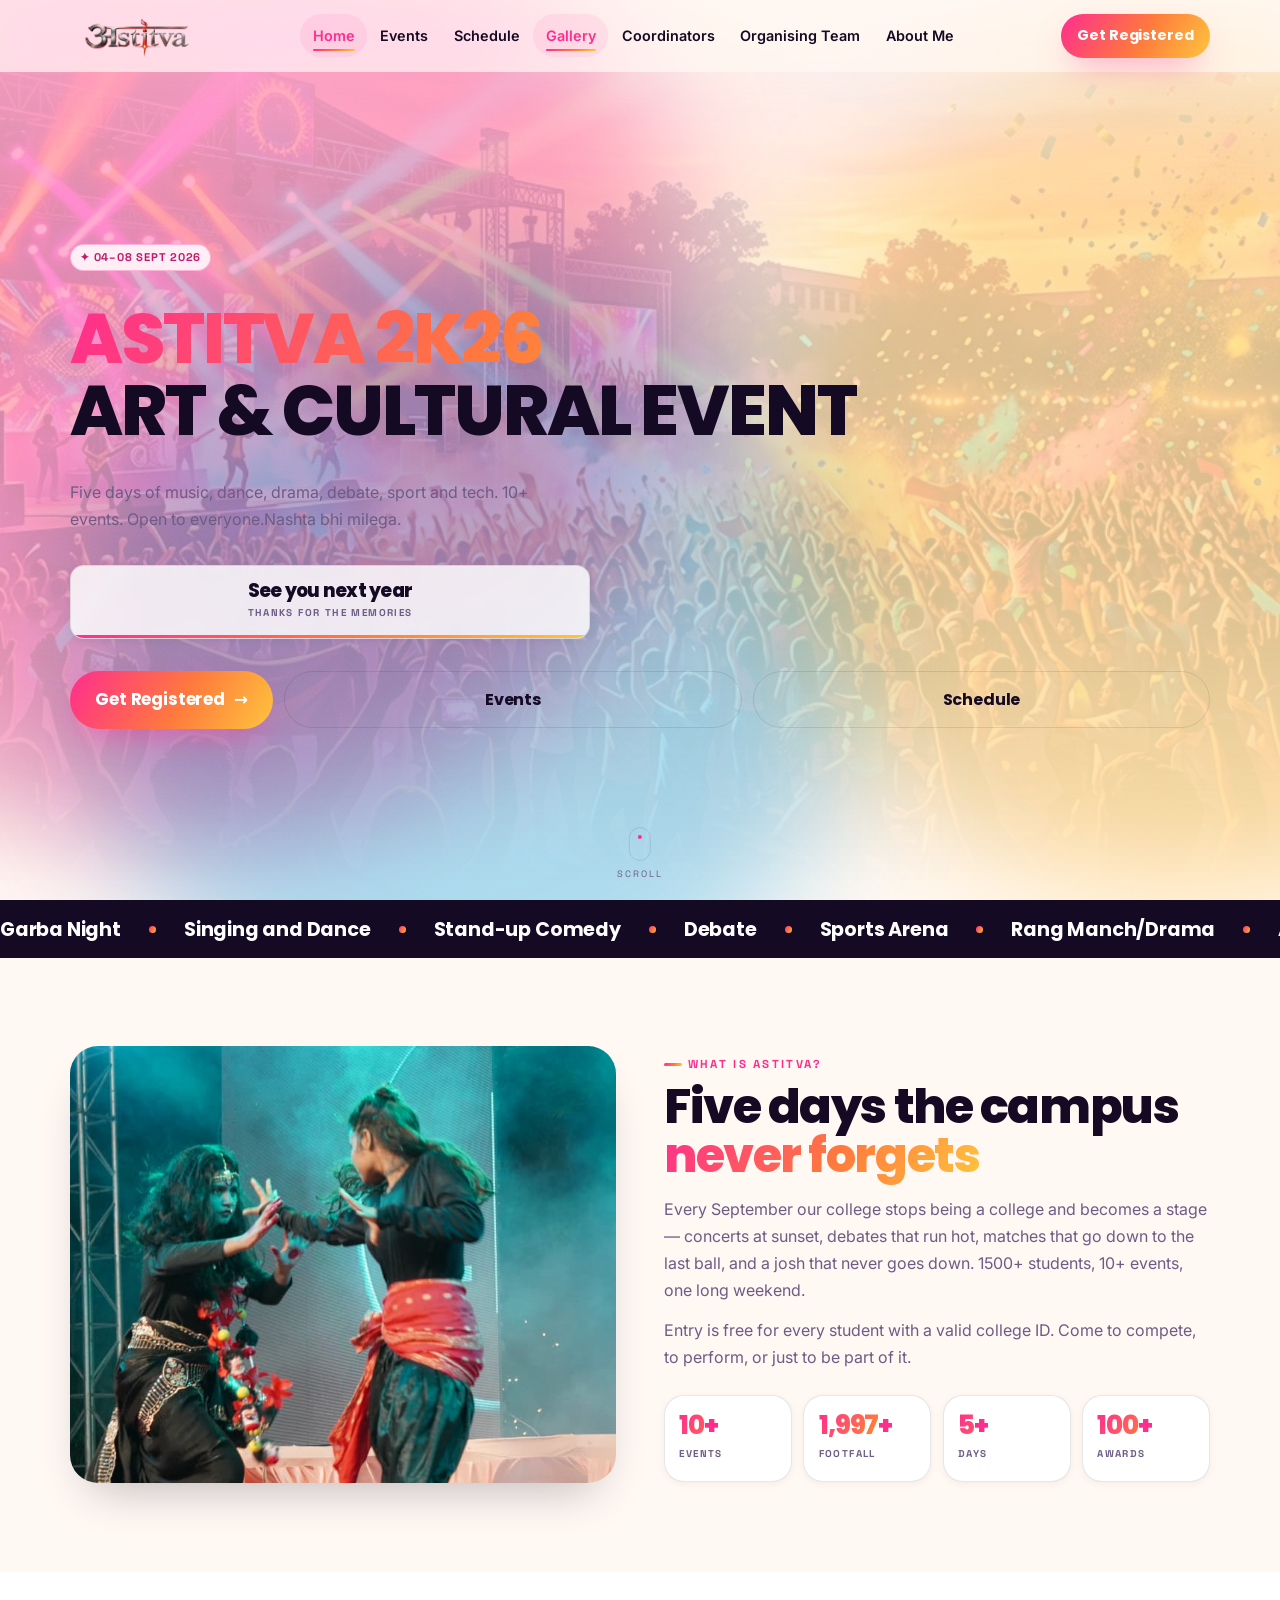
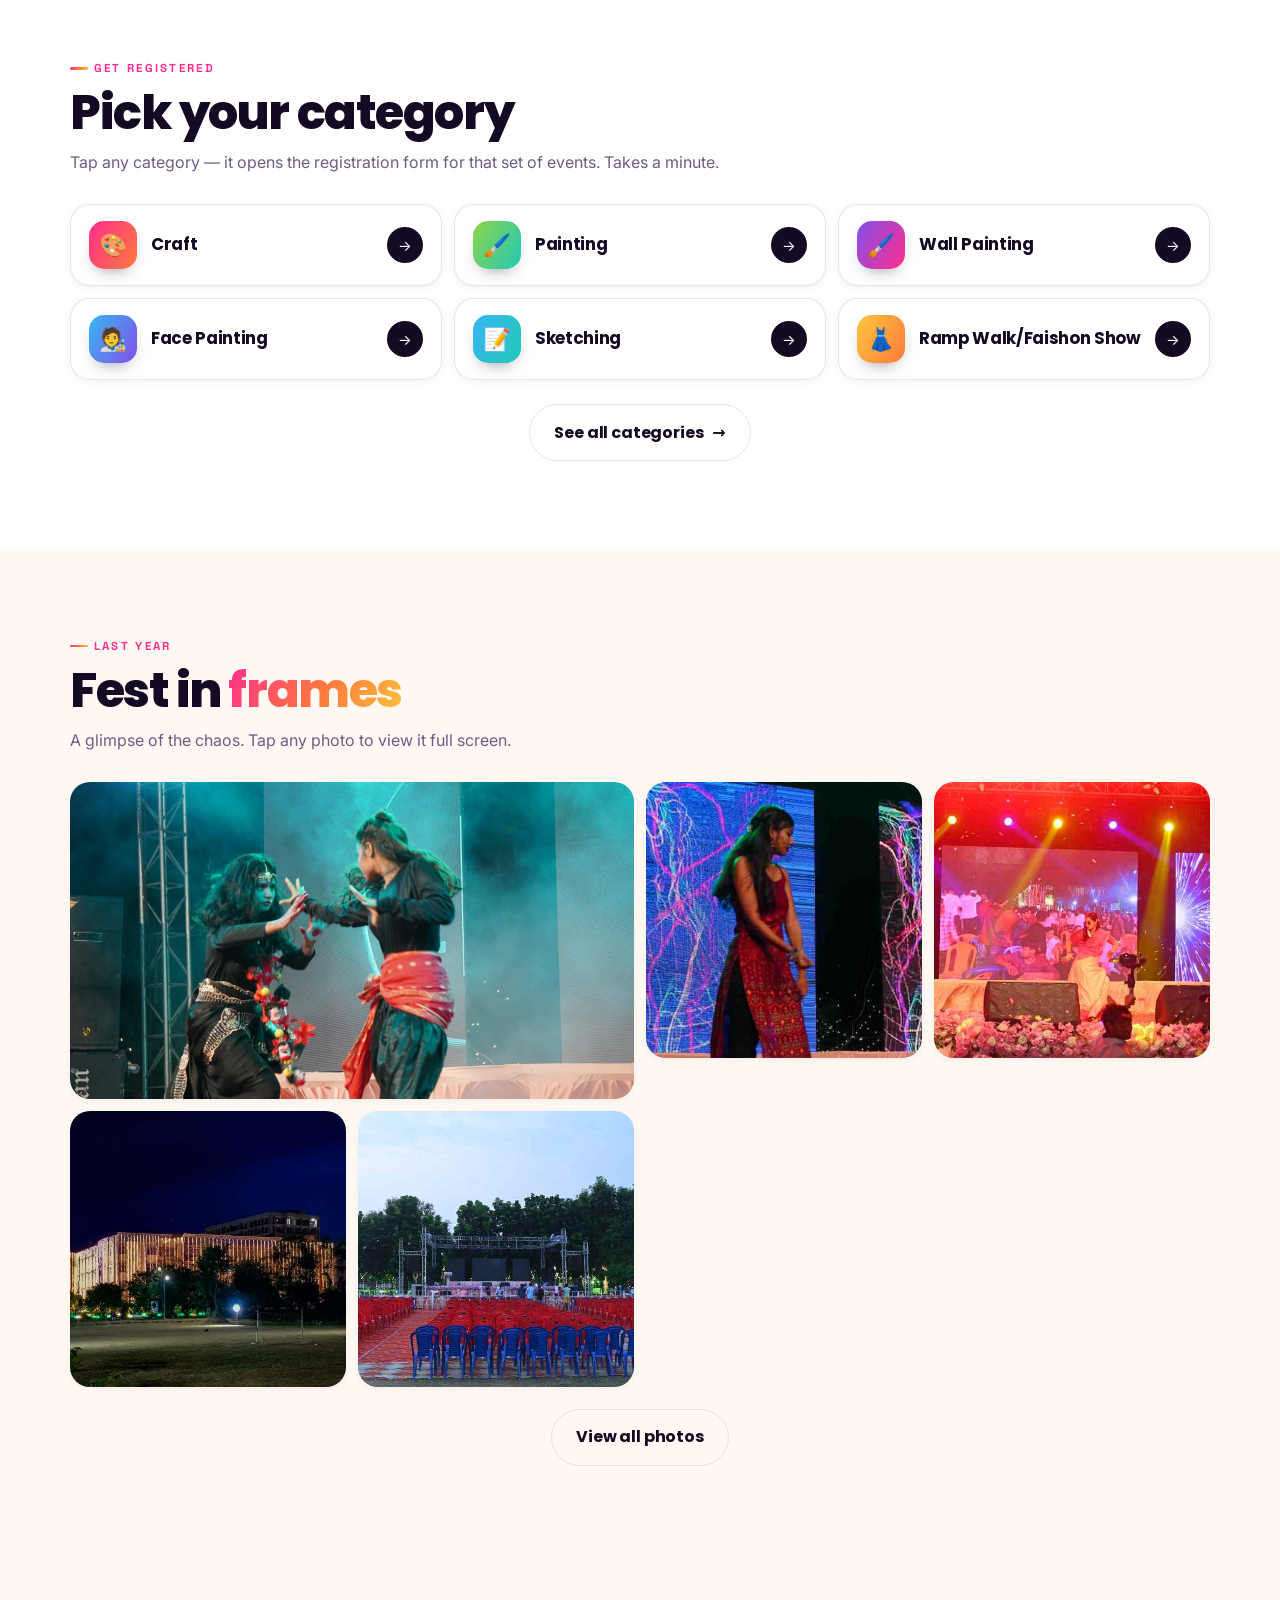
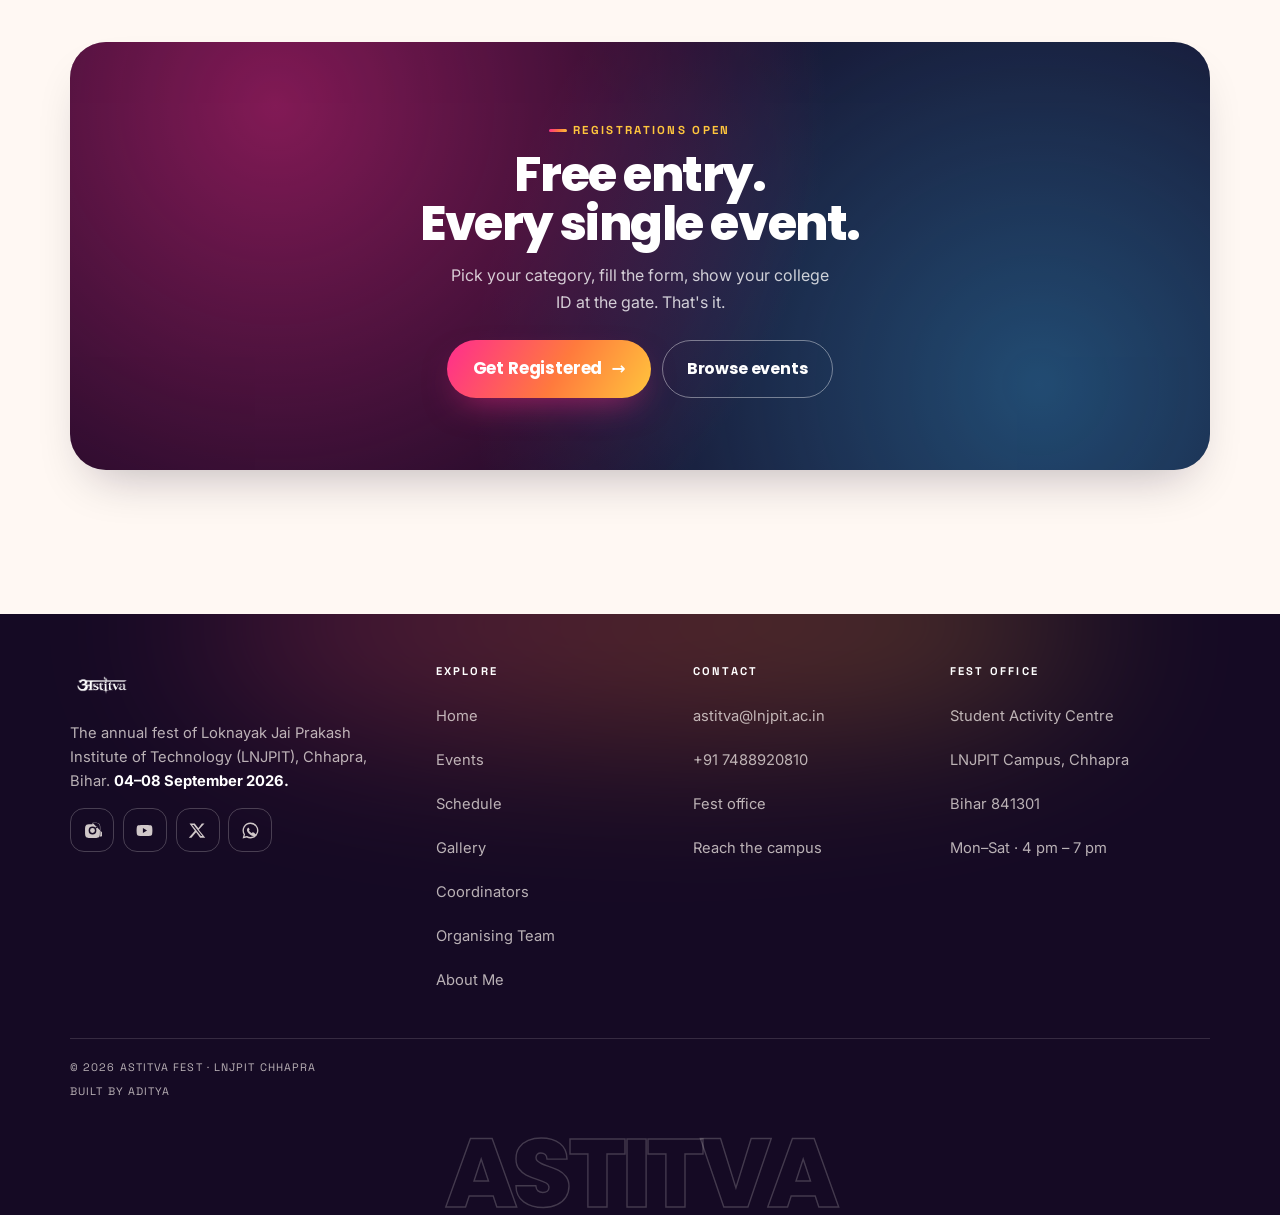
==== commit 9bb43f05: "DONE" ====
--- a/fest-site/index.html
+++ b/fest-site/index.html
@@ -171,37 +171,37 @@
     </div>
 
     <div class="reggrid">
-      <a class="regbtn reveal" href="https://docs.google.com/forms/d/e/YOUR-FORM-ID/viewform" data-form="cultural">
+      <a class="regbtn reveal" href="https://docs.google.com/forms/d/e/1FAIpQLScsrZ9proDcLP1u7VbxTsnBJY0ZwIuzfuirchNXtVGVdYXGLg/viewform?usp=header" data-form="cultural">
         <span class="regbtn__icon" style="background:linear-gradient(120deg,#ff2d8e,#ff7a3d)">🎨</span>
         <span class="regbtn__text"><strong>Craft</strong><small></small></span>
         <span class="regbtn__go">→</span>
       </a>
 
-      <a class="regbtn reveal" href="https://docs.google.com/forms/d/e/YOUR-FORM-ID/viewform" data-form="sports">
+      <a class="regbtn reveal" href="https://docs.google.com/forms/d/e/1FAIpQLScsrZ9proDcLP1u7VbxTsnBJY0ZwIuzfuirchNXtVGVdYXGLg/viewform?usp=header" data-form="sports">
         <span class="regbtn__icon" style="background:linear-gradient(120deg,#8fd44a,#22c9b6)">🖌️</span>
         <span class="regbtn__text"><strong>Painting</strong><small></small></span>
         <span class="regbtn__go">→</span>
       </a>
 
-      <a class="regbtn reveal" href="https://docs.google.com/forms/d/e/YOUR-FORM-ID/viewform" data-form="debate">
+      <a class="regbtn reveal" href="https://docs.google.com/forms/d/e/1FAIpQLScsrZ9proDcLP1u7VbxTsnBJY0ZwIuzfuirchNXtVGVdYXGLg/viewform?usp=header" data-form="debate">
         <span class="regbtn__icon" style="background:linear-gradient(120deg,#8250e8,#ff2d8e)">🖌️</span>
         <span class="regbtn__text"><strong>Wall Painting</strong><small></small></span>
         <span class="regbtn__go">→</span>
       </a>
 
-      <a class="regbtn reveal" href="https://docs.google.com/forms/d/e/YOUR-FORM-ID/viewform" data-form="esports">
+      <a class="regbtn reveal" href="https://docs.google.com/forms/d/e/1FAIpQLScsrZ9proDcLP1u7VbxTsnBJY0ZwIuzfuirchNXtVGVdYXGLg/viewform?usp=header" data-form="esports">
         <span class="regbtn__icon" style="background:linear-gradient(120deg,#37b6f2,#8250e8)">🧑‍🎨</span>
         <span class="regbtn__text"><strong>Face Painting</strong><small></small></span>
         <span class="regbtn__go">→</span>
       </a>
 
-      <a class="regbtn reveal" href="https://docs.google.com/forms/d/e/YOUR-FORM-ID/viewform" data-form="technical">
+      <a class="regbtn reveal" href="https://docs.google.com/forms/d/e/1FAIpQLScsrZ9proDcLP1u7VbxTsnBJY0ZwIuzfuirchNXtVGVdYXGLg/viewform?usp=header" data-form="technical">
         <span class="regbtn__icon" style="background:linear-gradient(120deg,#37b6f2,#22c9b6)">📝</span>
         <span class="regbtn__text"><strong>Sketching</strong><small></small></span>
         <span class="regbtn__go">→</span>
       </a>
 
-      <a class="regbtn reveal" href="https://docs.google.com/forms/d/e/YOUR-FORM-ID/viewform" data-form="literary">
+      <a class="regbtn reveal" href="https://docs.google.com/forms/d/e/1FAIpQLSeL7LcmwmmpLLb7XVC3WarANTmVeZzHFp5HzO7w1R0VYALB6w/viewform?usp=header" data-form="literary">
         <span class="regbtn__icon" style="background:linear-gradient(120deg,#ffc53d,#ff7a3d)">👗</span>
         <span class="regbtn__text"><strong>Ramp Walk/Faishon Show</strong><small></small></span>
         <span class="regbtn__go">→</span>
@@ -249,15 +249,15 @@
 
       <!-- more photos sit here — hidden until "View all" is tapped -->
       <figure class="gitem reveal is-hidden" data-cap="Event moment">
-        <img src="assets/img/gallery/m6.jpg" alt="Gallery image" loading="lazy" />
+        <img src="assets/img/gallery/m6.JPG" alt="Gallery image" loading="lazy" />
         <figcaption class="gitem__cap">Moment 6</figcaption>
       </figure>
       <figure class="gitem reveal is-hidden" data-cap="Event moment">
-        <img src="assets/img/gallery/m7.jpg" alt="Gallery image" loading="lazy" />
+        <img src="assets/img/gallery/m7.JPG" alt="Gallery image" loading="lazy" />
         <figcaption class="gitem__cap">Moment 7</figcaption>
       </figure>
       <figure class="gitem reveal is-hidden" data-cap="Event moment">
-        <img src="assets/img/gallery/m8.jpg" alt="Gallery image" loading="lazy" />
+        <img src="assets/img/gallery/m8.JPG" alt="Gallery image" loading="lazy" />
         <figcaption class="gitem__cap">Moment 8</figcaption>
       </figure>
       <figure class="gitem reveal is-hidden" data-cap="Event moment">
--- a/fest-site/assets/css/style.css
+++ b/fest-site/assets/css/style.css
@@ -242,11 +242,12 @@
   font-family:var(--f-display);font-weight:700;font-size:clamp(1.05rem,5vw,1.3rem);letter-spacing:-.02em;
   opacity:0;transform:translateX(26px);
   transition:opacity .45s var(--ease),transform .55s var(--ease),background .3s,color .3s;
+  color:var(--ink);
 }
 .drawer.open .drawer__links a{opacity:1;transform:none}
-.drawer__links a:active{background:#fff}
-.drawer__links a.active{color:var(--orange);background:#fff}
-.drawer__links .num{font-family:var(--f-mono);font-size:.7rem;color:var(--muted);letter-spacing:.1em}
+.drawer__links a:active{background:#ffeef6;color:var(--ink);transform:scale(.98)}
+.drawer__links a.active{background:#ffeef6;color:var(--pink)}
+.drawer__links .num{display:none}
 .drawer__links li:nth-child(1) a{transition-delay:.10s}
 .drawer__links li:nth-child(2) a{transition-delay:.16s}
 .drawer__links li:nth-child(3) a{transition-delay:.22s}
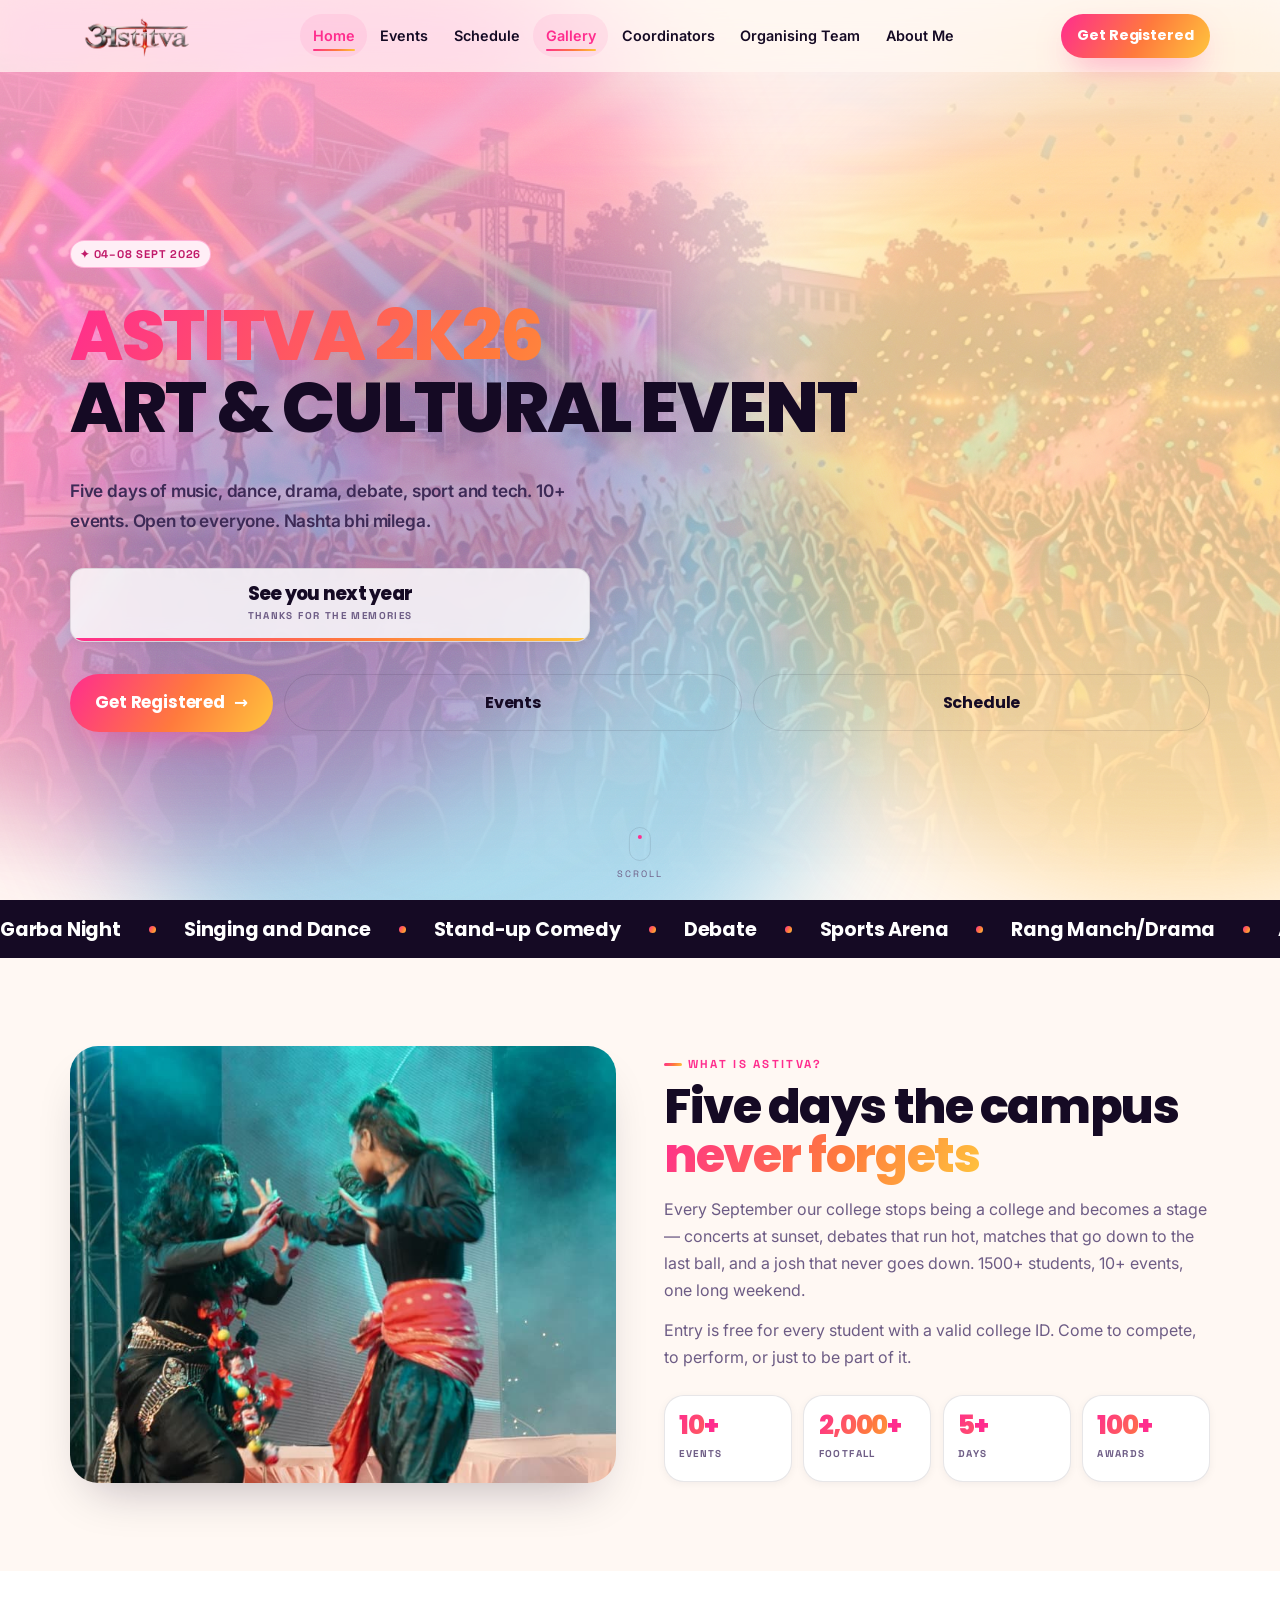
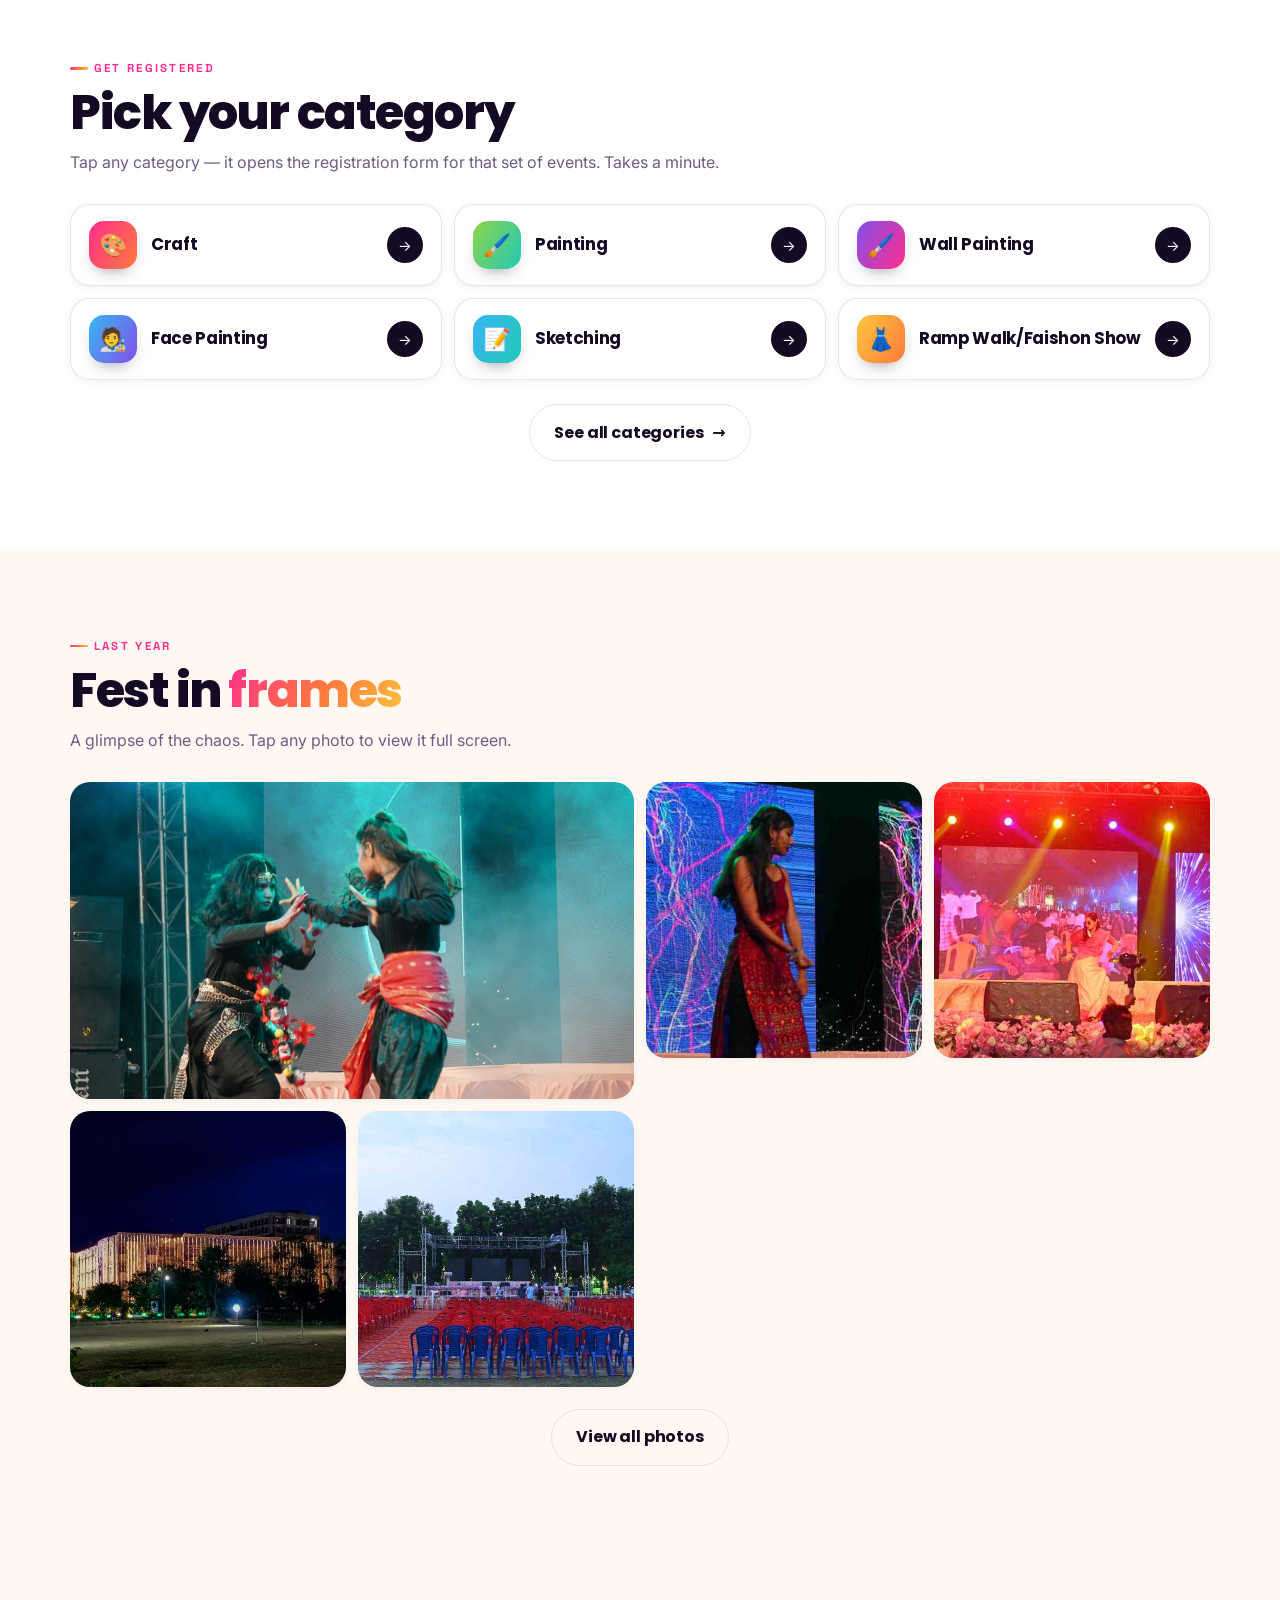
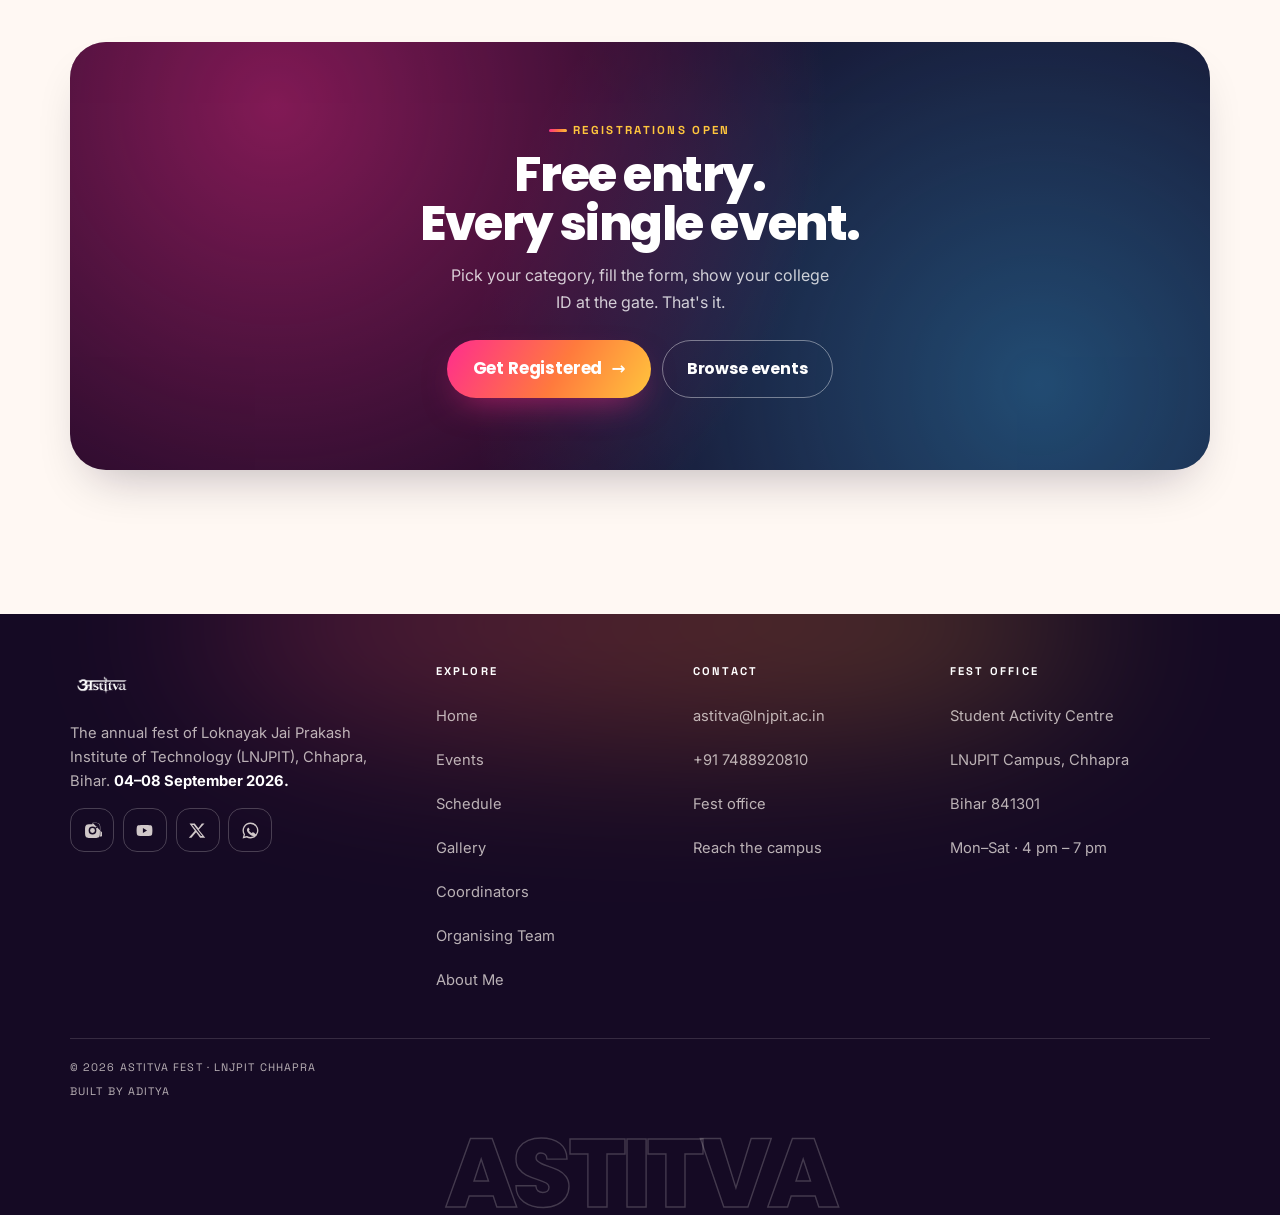
==== commit 413c4487: "New topics updated and major changes ending draftv2.0" ====
--- a/fest-site/index.html
+++ b/fest-site/index.html
@@ -86,7 +86,7 @@
 
     <p class="lede hero__sub">
       Five days of music, dance, drama, debate, sport and tech.
-      10+ events. Open to everyone.Nashta bhi milega.
+      10+ events. Open to everyone. Nashta bhi milega.
     </p>
 
     <!-- countdown -->
@@ -257,7 +257,7 @@
         <figcaption class="gitem__cap">Moment 7</figcaption>
       </figure>
       <figure class="gitem reveal is-hidden" data-cap="Event moment">
-        <img src="assets/img/gallery/m8.JPG" alt="Gallery image" loading="lazy" />
+        <img src="assets/img/gallery/m10.jpeg" alt="Gallery image" loading="lazy" />
         <figcaption class="gitem__cap">Moment 8</figcaption>
       </figure>
       <figure class="gitem reveal is-hidden" data-cap="Event moment">
--- a/fest-site/assets/css/style.css
+++ b/fest-site/assets/css/style.css
@@ -292,7 +292,15 @@
 .hero__title .line:nth-child(2) > span{animation-delay:.09s}
 .hero__title .line:nth-child(3) > span{animation-delay:.18s}
 @keyframes riseIn{to{transform:translateY(0)}}
-.hero__sub{max-width:34ch}
+.hero__sub{
+  max-width:34ch;
+  color:var(--ink-2);
+  font-size:1.08rem;
+  font-weight:600;
+  line-height:1.75;
+  letter-spacing:-.01em;
+  text-shadow:0 2px 16px rgba(255,255,255,.45);
+}
 
 /* countdown */
 .cd{display:grid;grid-template-columns:repeat(4,1fr);gap:.5rem;width:100%}
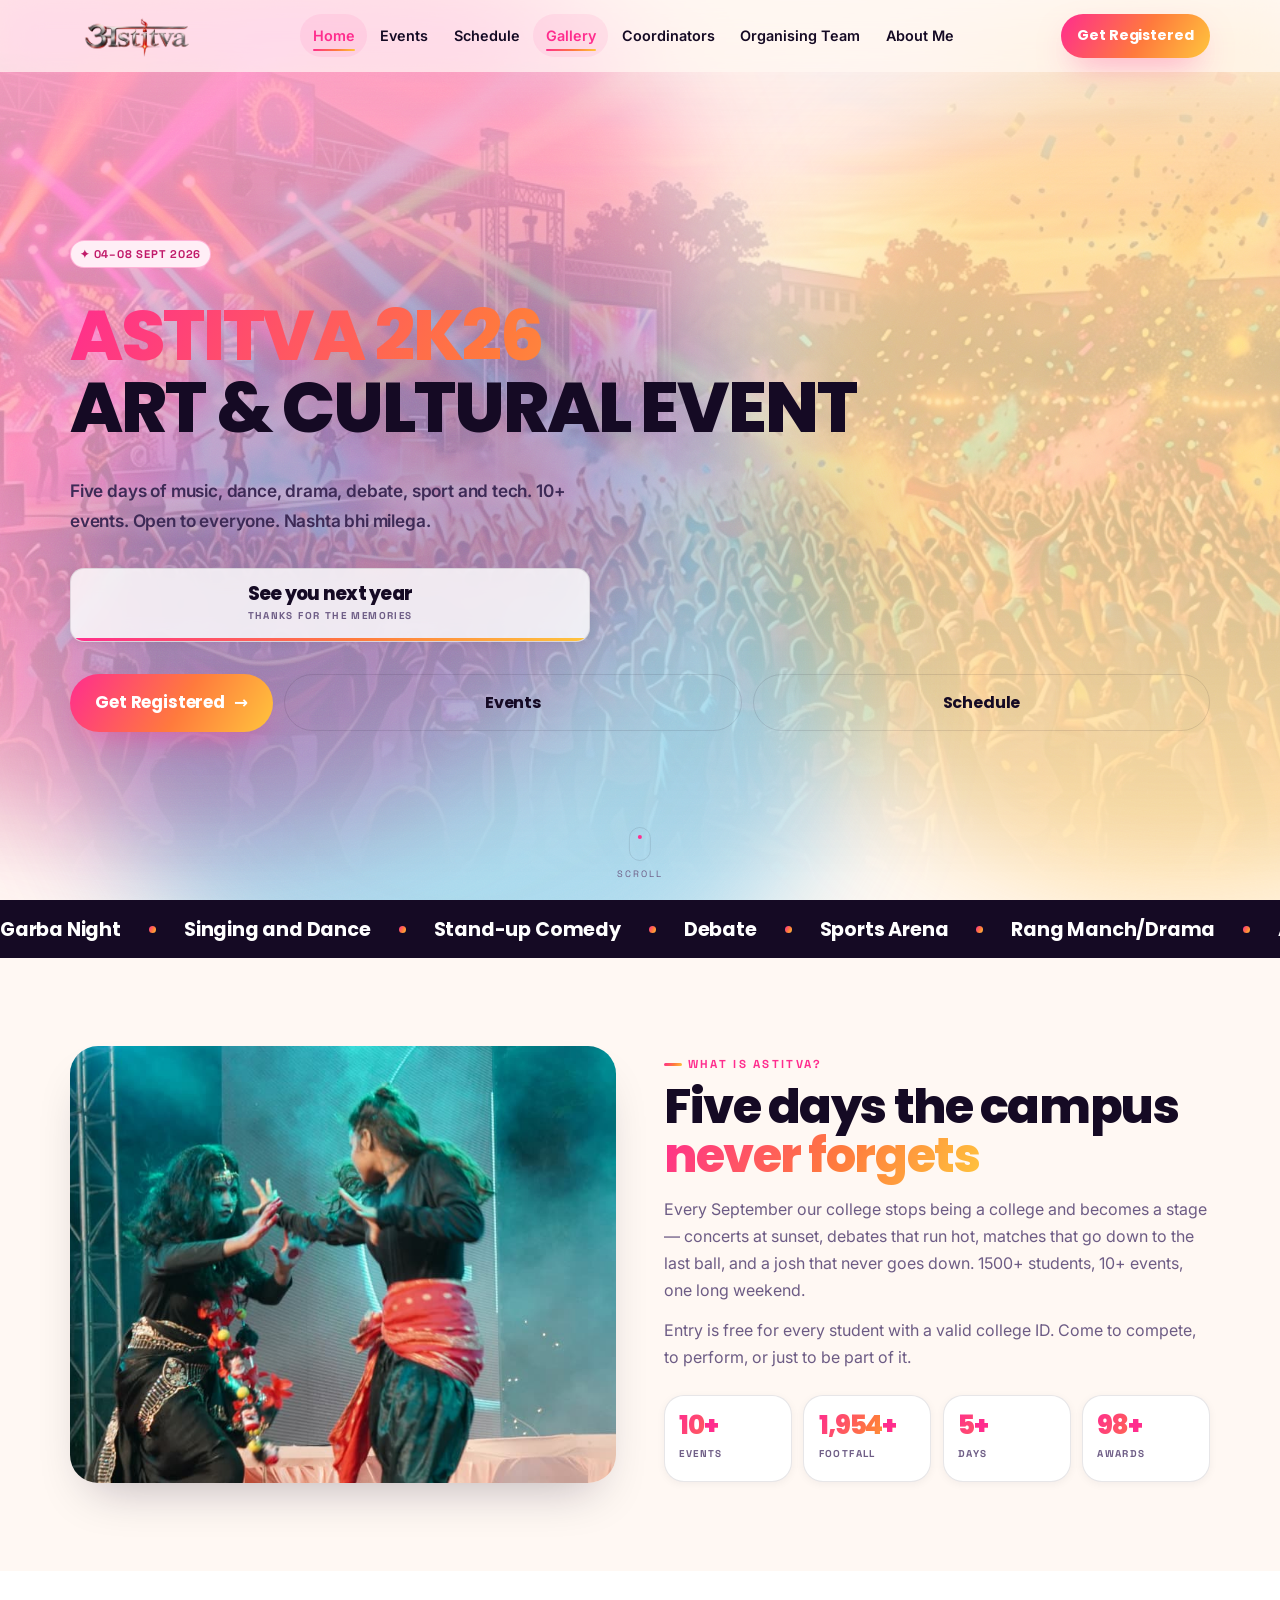
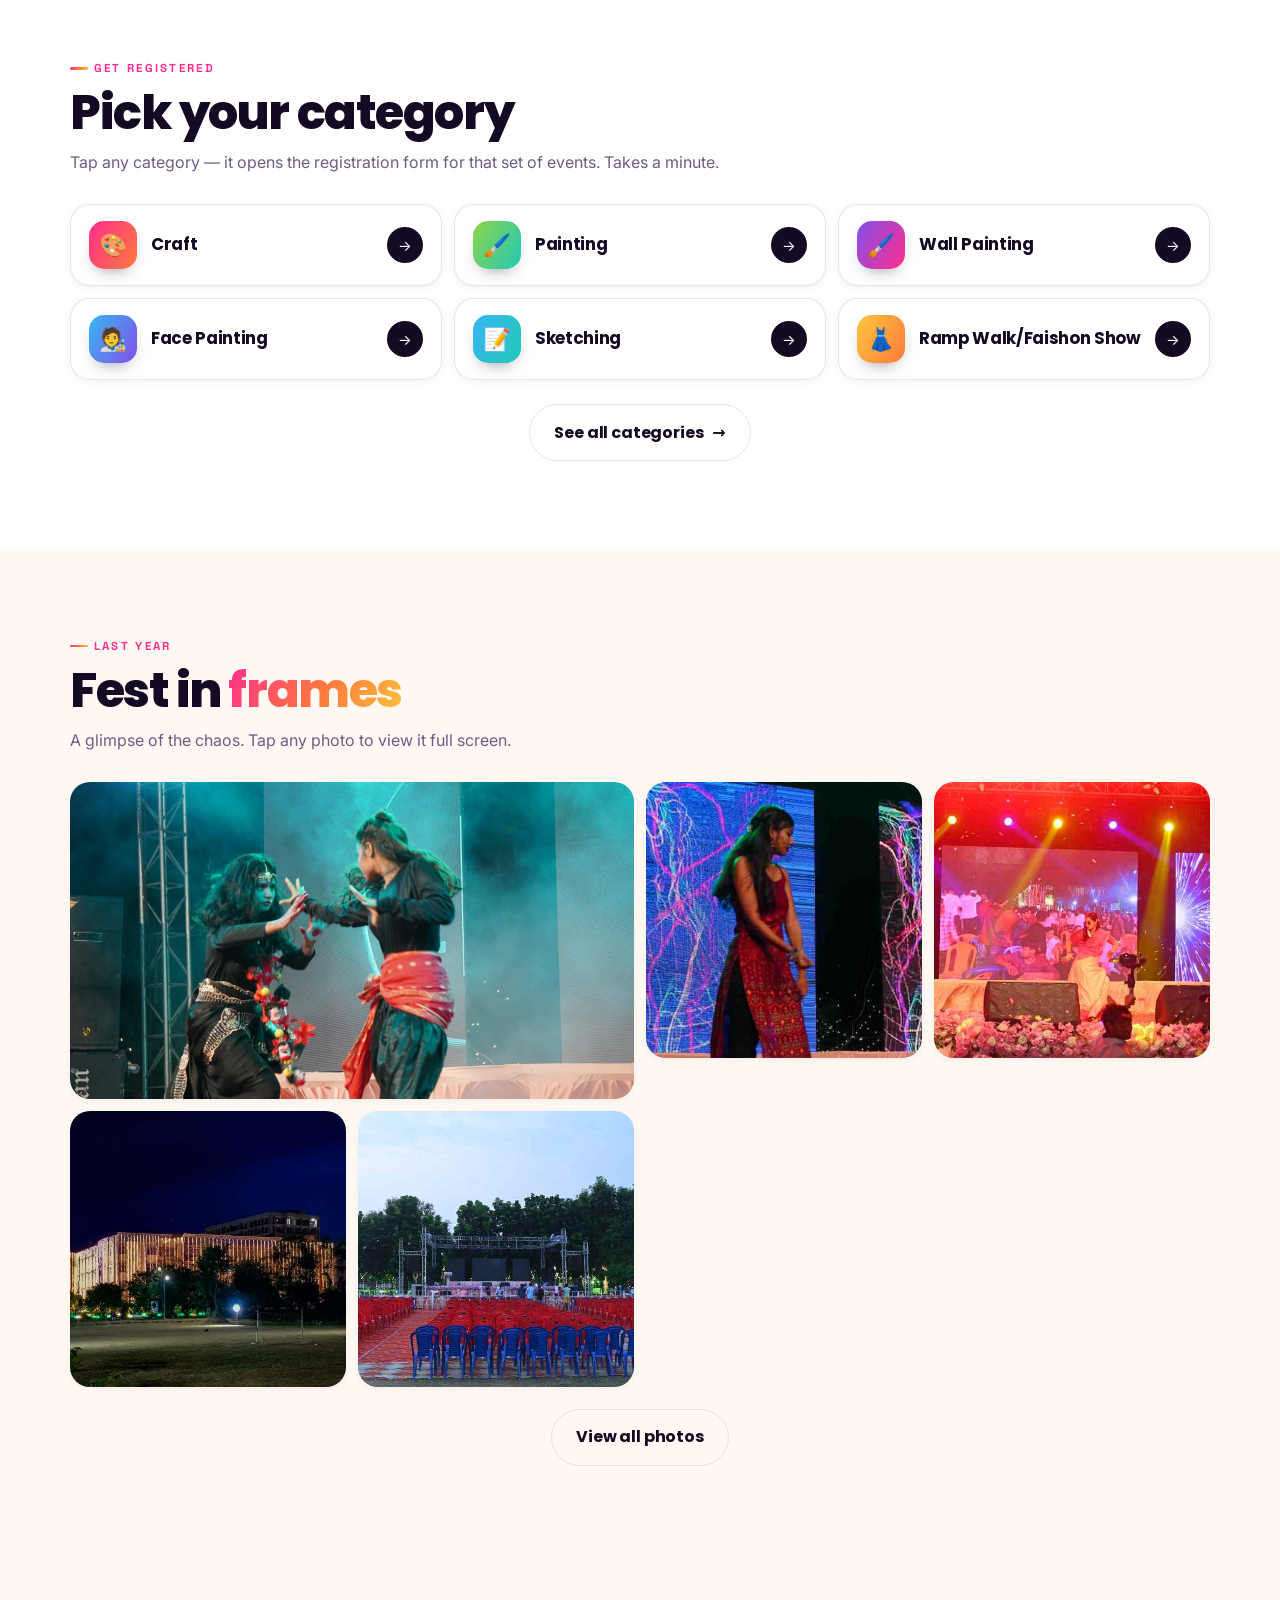
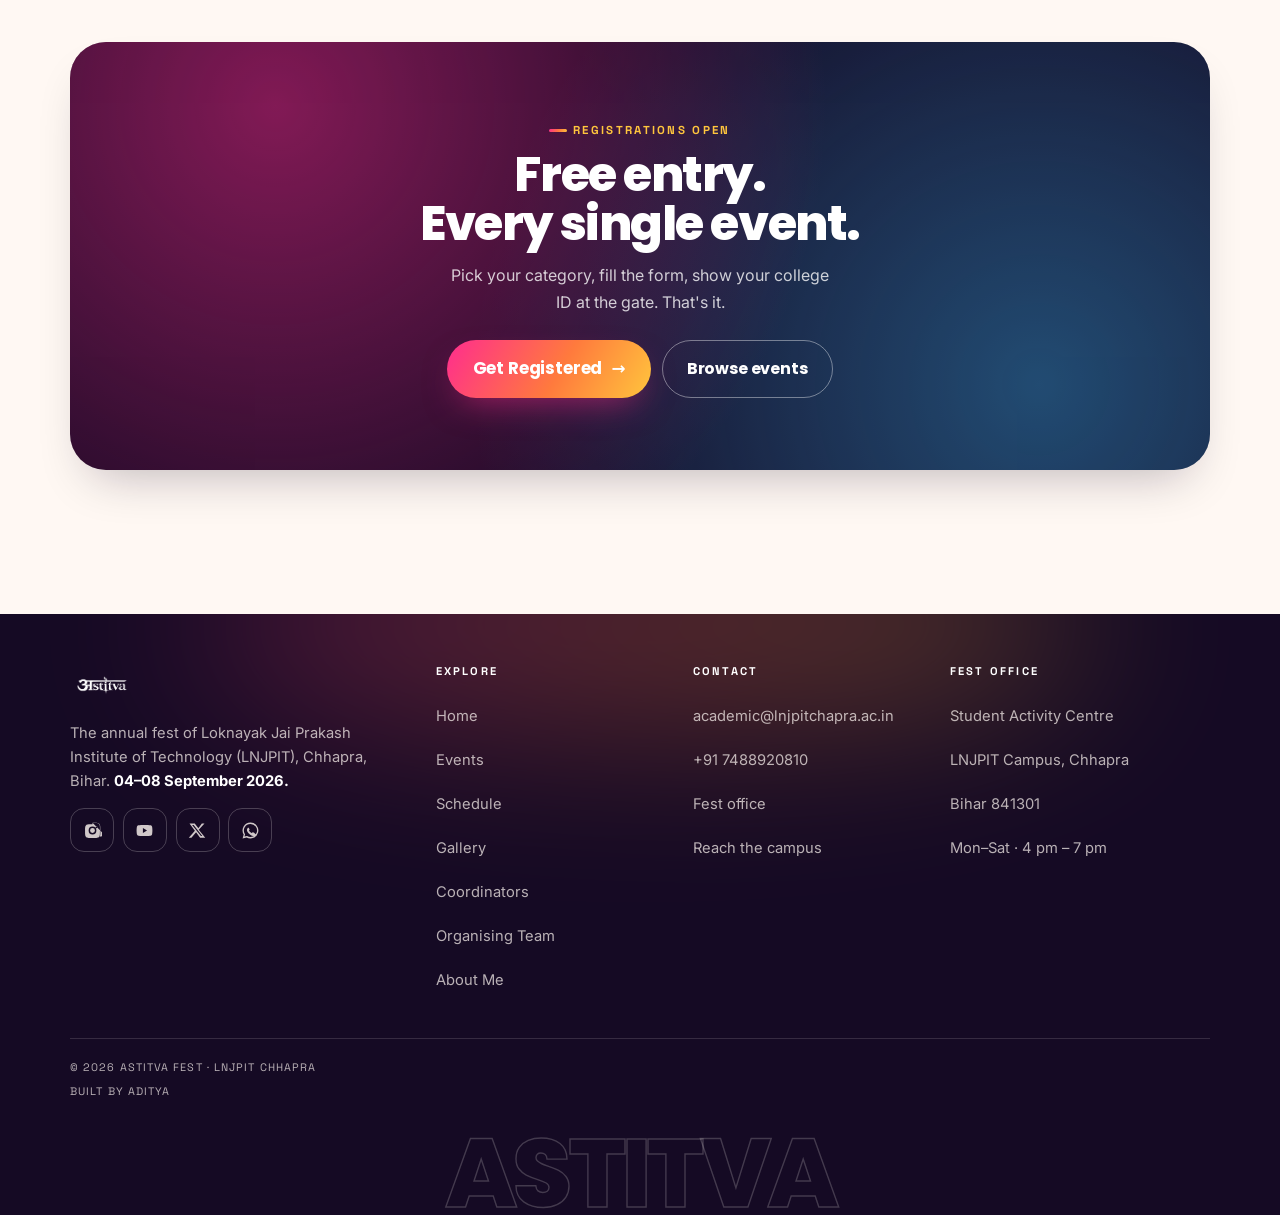
==== commit 7a101bf1: "New topics updated and major changes ending draftv2.0" ====
--- a/fest-site/index.html
+++ b/fest-site/index.html
@@ -324,8 +324,8 @@
       <div>
         <h4>Contact</h4>
         <ul>
-          <li><a href="mailto:astitva@lnjpit.ac.in">astitva@lnjpit.ac.in</a></li>
-          <li><a href="tel:+911234567890">+91 7488920810</a></li>
+          <li><a href="mailto:academic@lnjpitchapra.ac.in">academic@lnjpitchapra.ac.in</a></li>
+          <li><a href="tel:+91 7488920810">+91 7488920810</a></li>
           <li><a href="register.html#contact">Fest office</a></li>
           <li><a href="about-us.html#contact">Reach the campus</a></li>
         </ul>
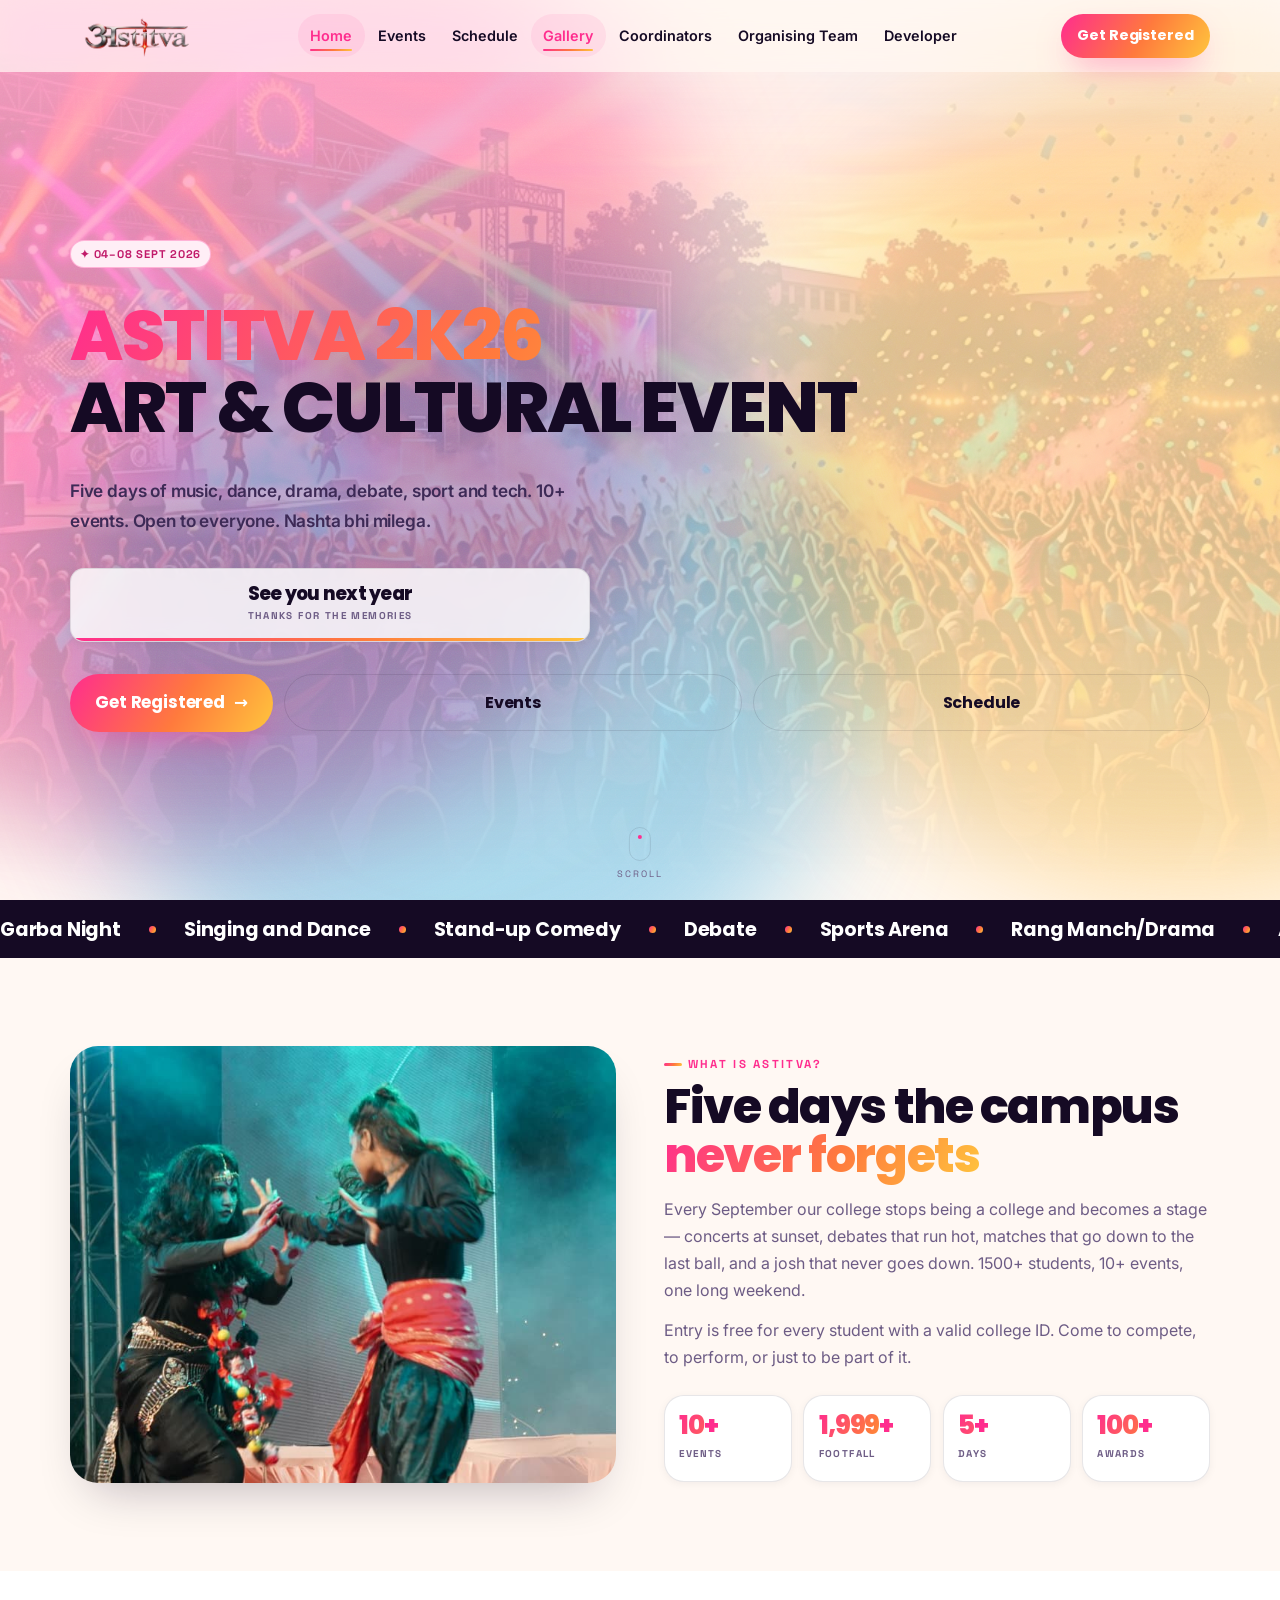
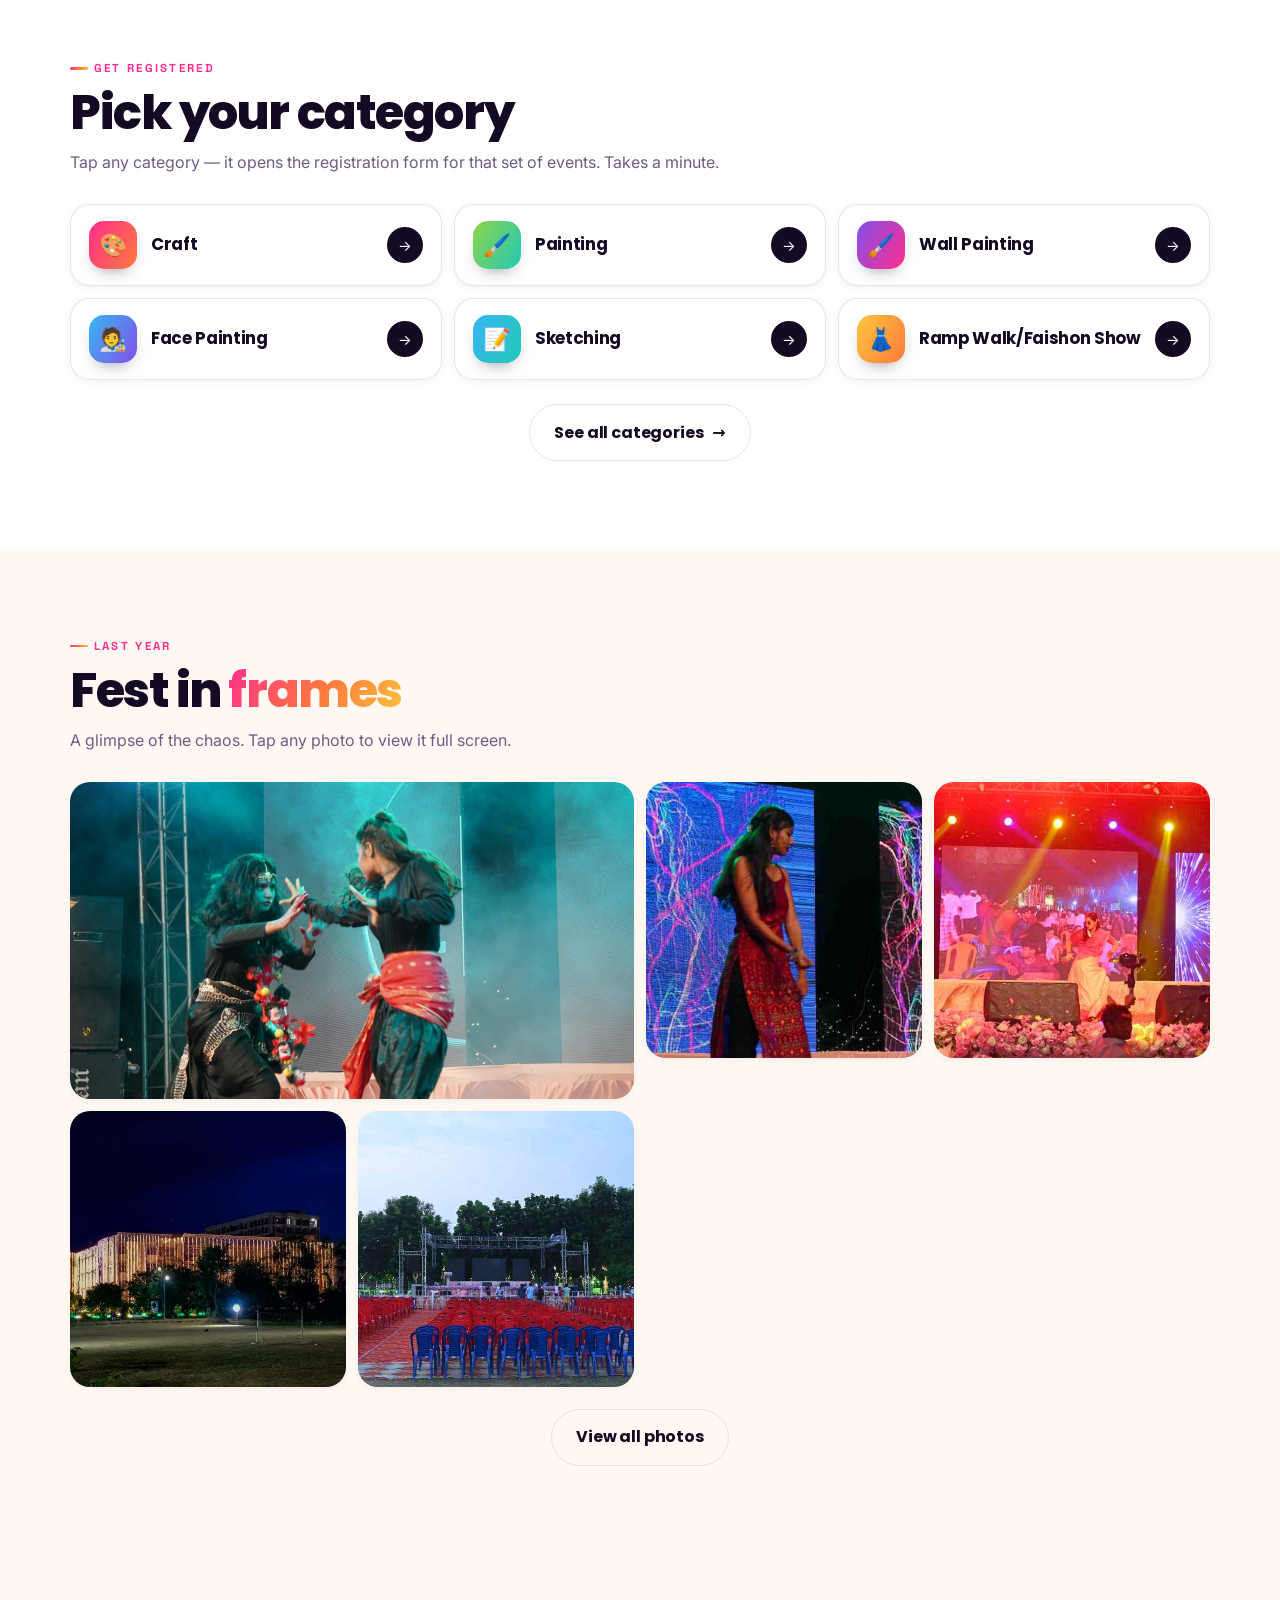
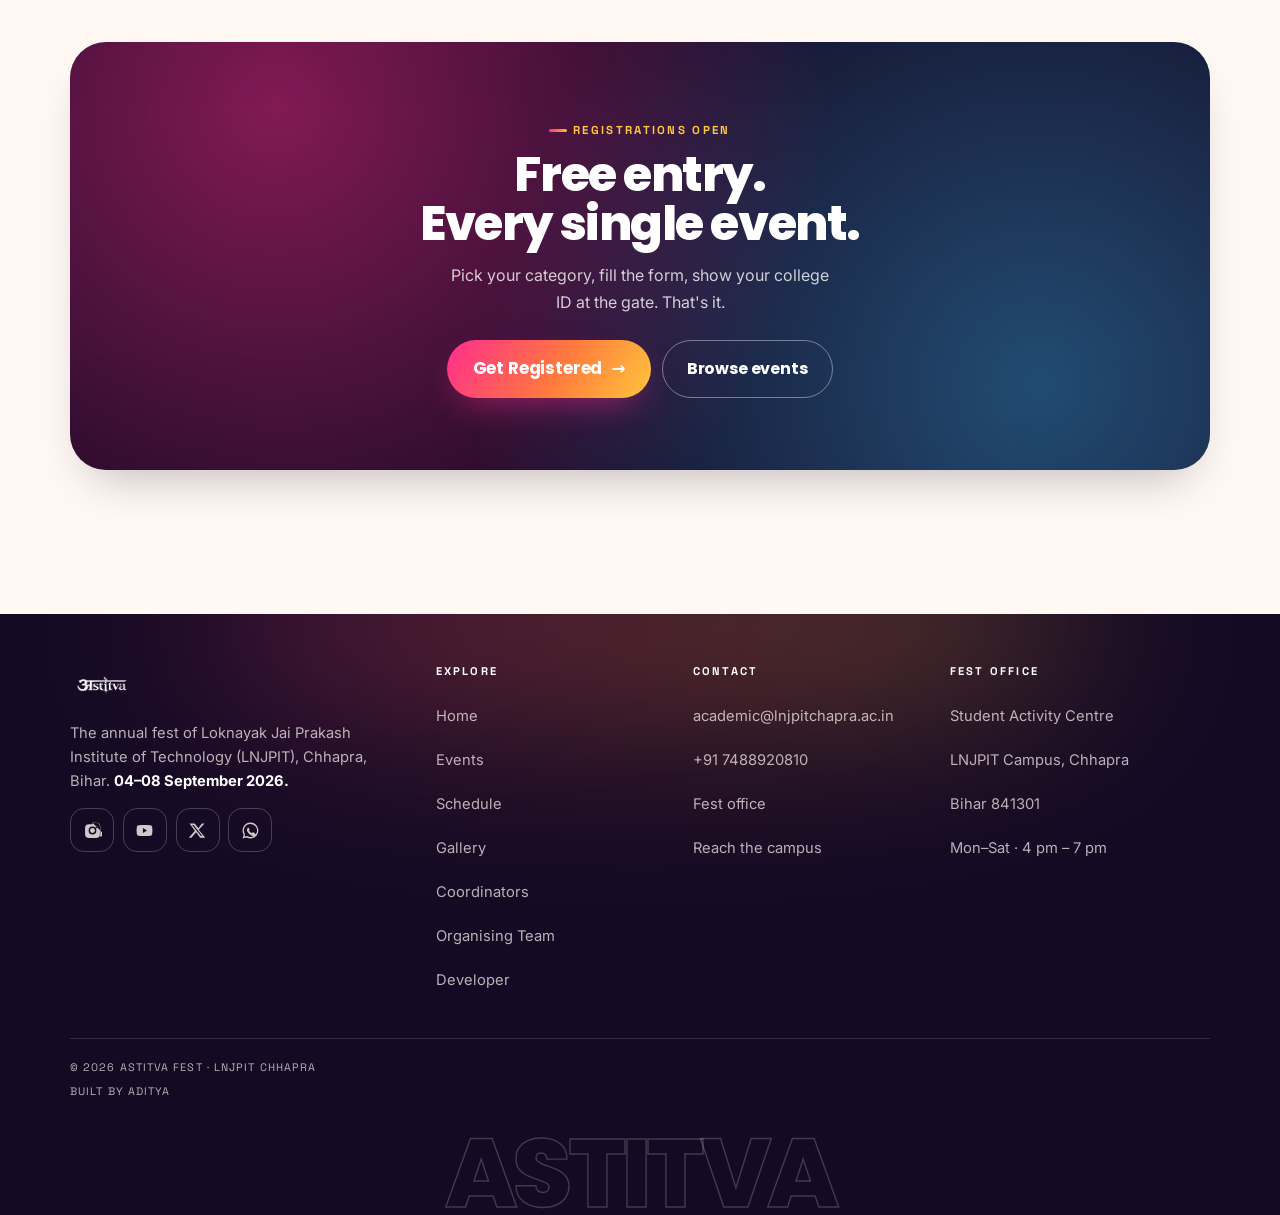
==== commit b32fbc26: "Final Version of Fest Site" ====
--- a/fest-site/index.html
+++ b/fest-site/index.html
@@ -30,7 +30,7 @@
       <a class="nav__link" href="index.html#gallery">Gallery</a>
       <a class="nav__link" href="coordinators.html">Coordinators</a>
       <a class="nav__link" href="organising-team.html">Organising Team</a>
-      <a class="nav__link" href="about-us.html">About Me</a>
+      <a class="nav__link" href="about-us.html">Developer</a>
     </nav>
 
     <div class="nav__cta">
@@ -58,7 +58,7 @@
       <li><a href="index.html#gallery">Gallery <span class="num"> </span></a></li>
       <li><a href="coordinators.html">Coordinators <span class="num"> </span></a></li>
       <li><a href="organising-team.html">Organising Team <span class="num"> </span></a></li>
-      <li><a href="about-us.html">About Me <span class="num"> </span></a></li>
+      <li><a href="about-us.html">Developer <span class="num"> </span></a></li>
     </ul>
     <div class="drawer__foot">
       <a class="btn btn--primary btn--block" href="register.html">Get Registered <span class="ic">→</span></a>
@@ -317,7 +317,7 @@
           <li><a href="index.html#gallery">Gallery</a></li>
           <li><a href="coordinators.html">Coordinators</a></li>
           <li><a href="organising-team.html">Organising Team</a></li>
-          <li><a href="about-us.html">About Me</a></li>
+          <li><a href="about-us.html">Developer</a></li>
         </ul>
       </div>
 
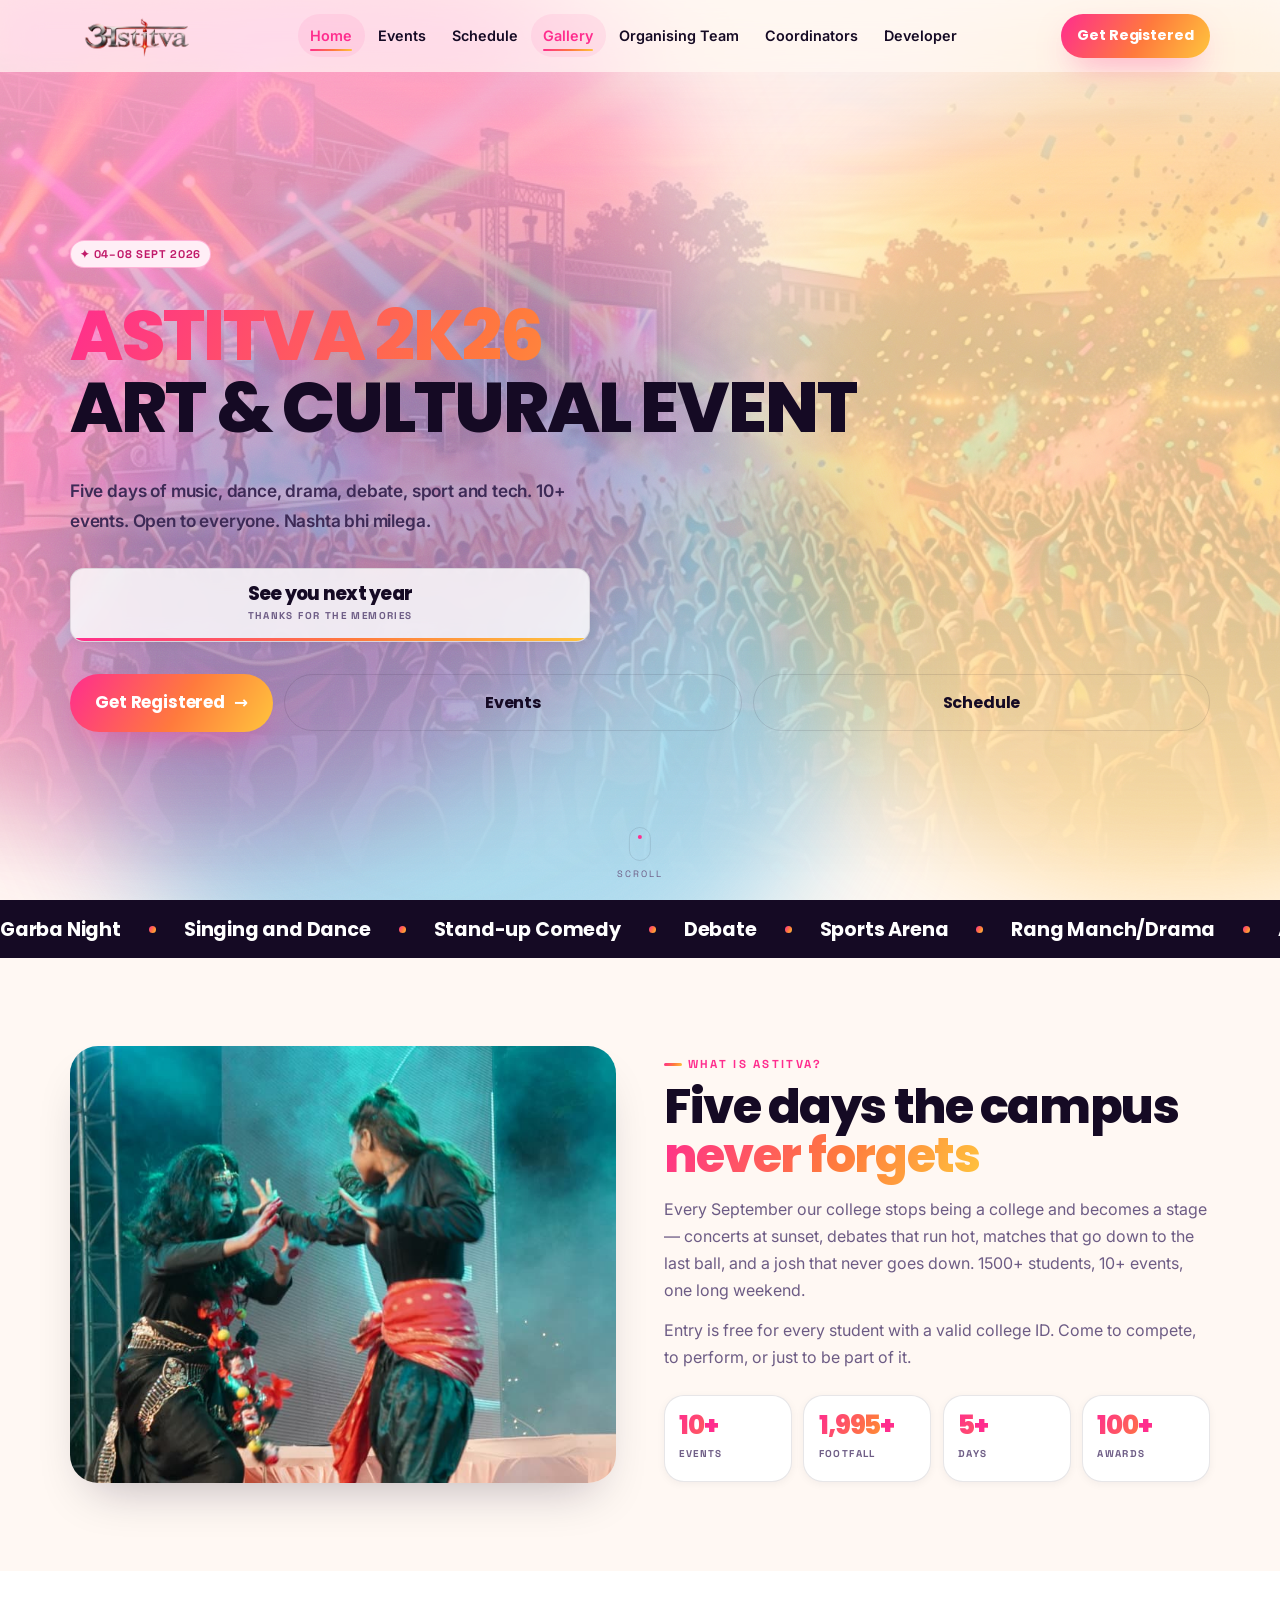
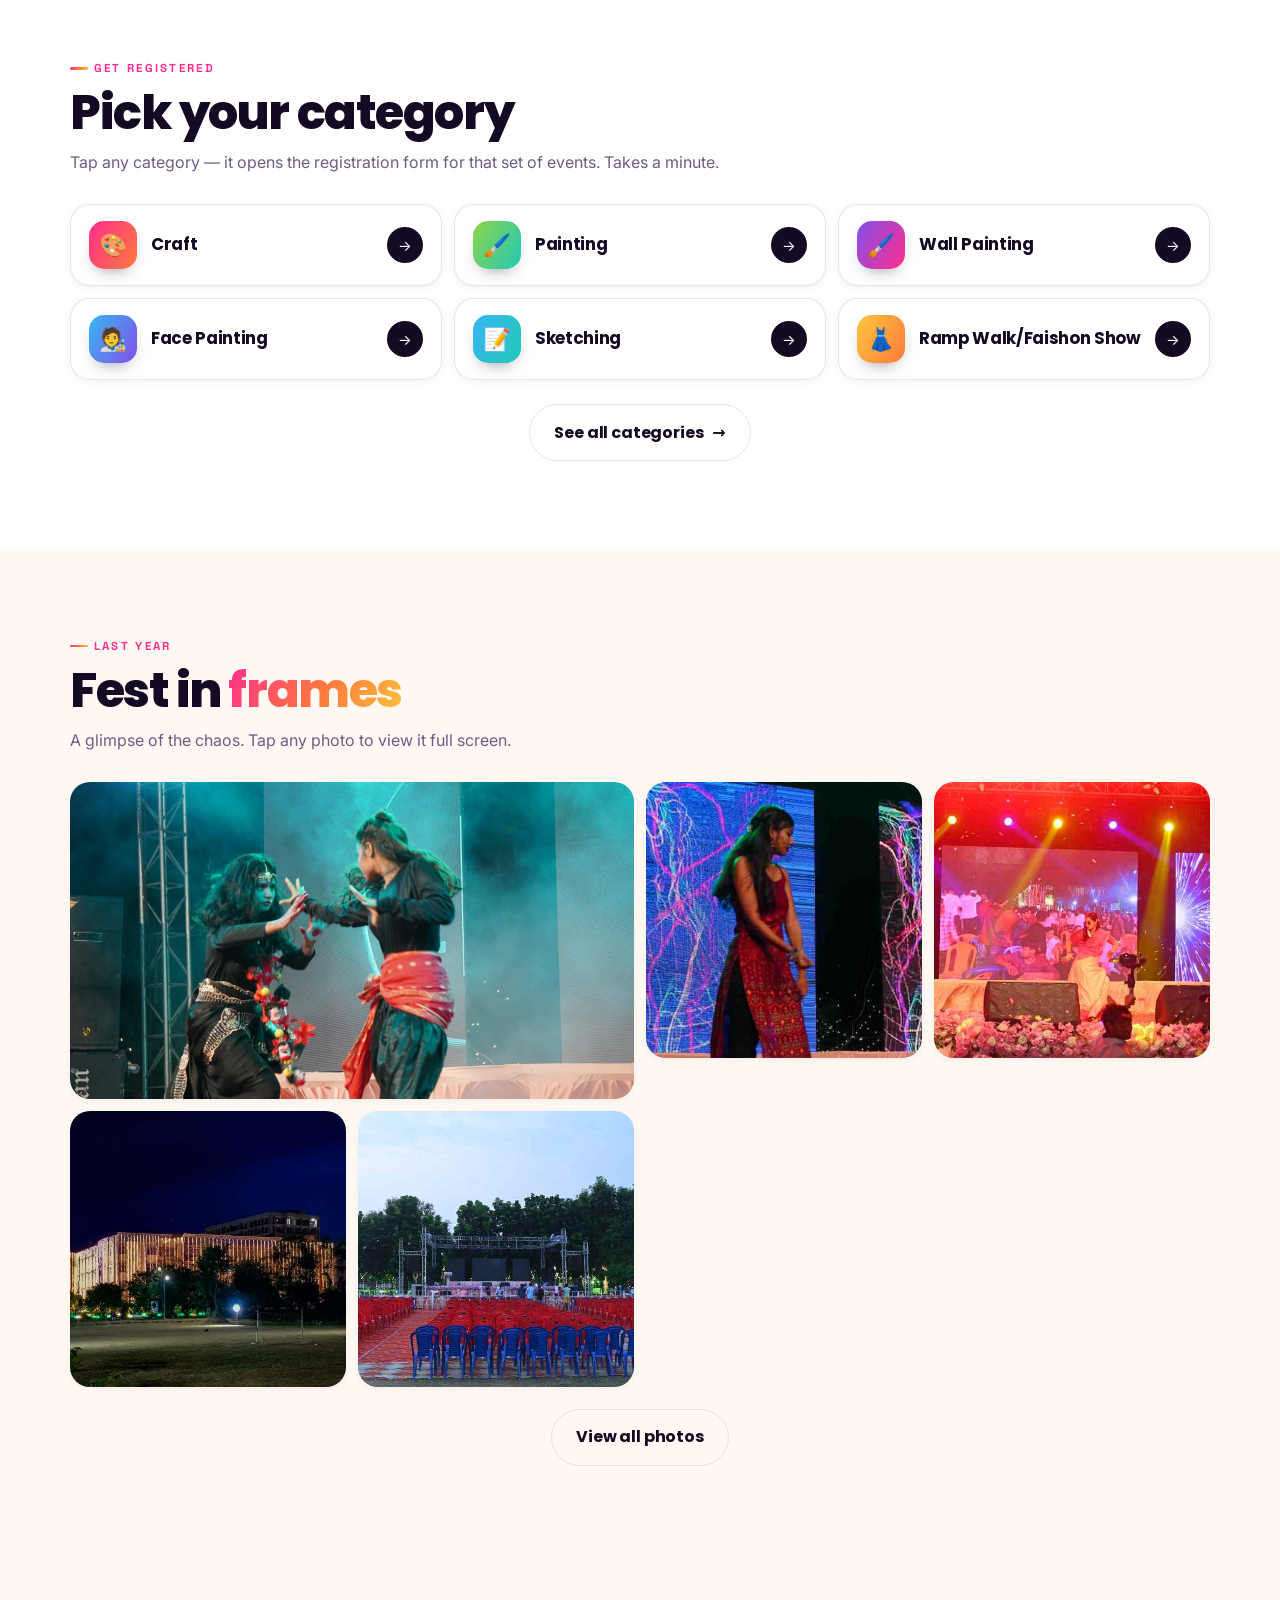
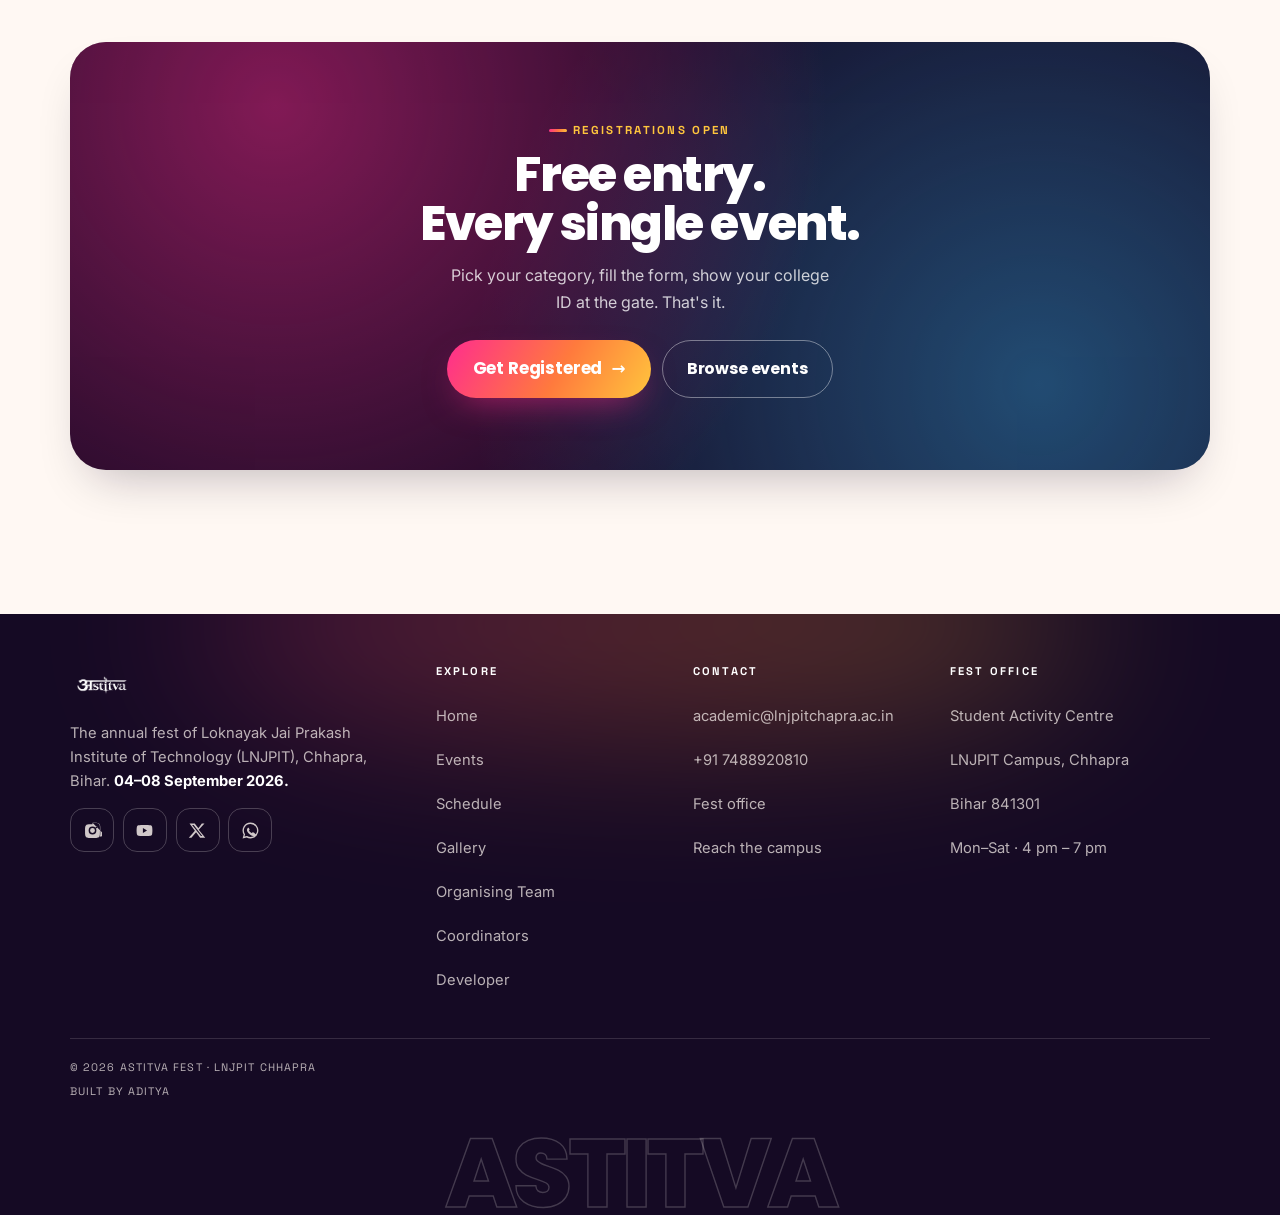
==== commit 8ad5c806: "New topics updated and major changes ending draftv2.0" ====
--- a/fest-site/index.html
+++ b/fest-site/index.html
@@ -28,8 +28,8 @@
       <a class="nav__link" href="events.html">Events</a>
       <a class="nav__link" href="schedule.html">Schedule</a>
       <a class="nav__link" href="index.html#gallery">Gallery</a>
+      <a class="nav__link" href="organising-team.html">Organising Team</a>
       <a class="nav__link" href="coordinators.html">Coordinators</a>
-      <a class="nav__link" href="organising-team.html">Organising Team</a>
       <a class="nav__link" href="about-us.html">Developer</a>
     </nav>
 
@@ -56,8 +56,8 @@
       <li><a href="events.html">Events <span class="num"> </span></a></li>
       <li><a href="schedule.html">Schedule <span class="num"> </span></a></li>
       <li><a href="index.html#gallery">Gallery <span class="num"> </span></a></li>
+      <li><a href="organising-team.html">Organising Team <span class="num"> </span></a></li>
       <li><a href="coordinators.html">Coordinators <span class="num"> </span></a></li>
-      <li><a href="organising-team.html">Organising Team <span class="num"> </span></a></li>
       <li><a href="about-us.html">Developer <span class="num"> </span></a></li>
     </ul>
     <div class="drawer__foot">
@@ -315,8 +315,8 @@
           <li><a href="events.html">Events</a></li>
           <li><a href="schedule.html">Schedule</a></li>
           <li><a href="index.html#gallery">Gallery</a></li>
+          <li><a href="organising-team.html">Organising Team</a></li>
           <li><a href="coordinators.html">Coordinators</a></li>
-          <li><a href="organising-team.html">Organising Team</a></li>
           <li><a href="about-us.html">Developer</a></li>
         </ul>
       </div>
